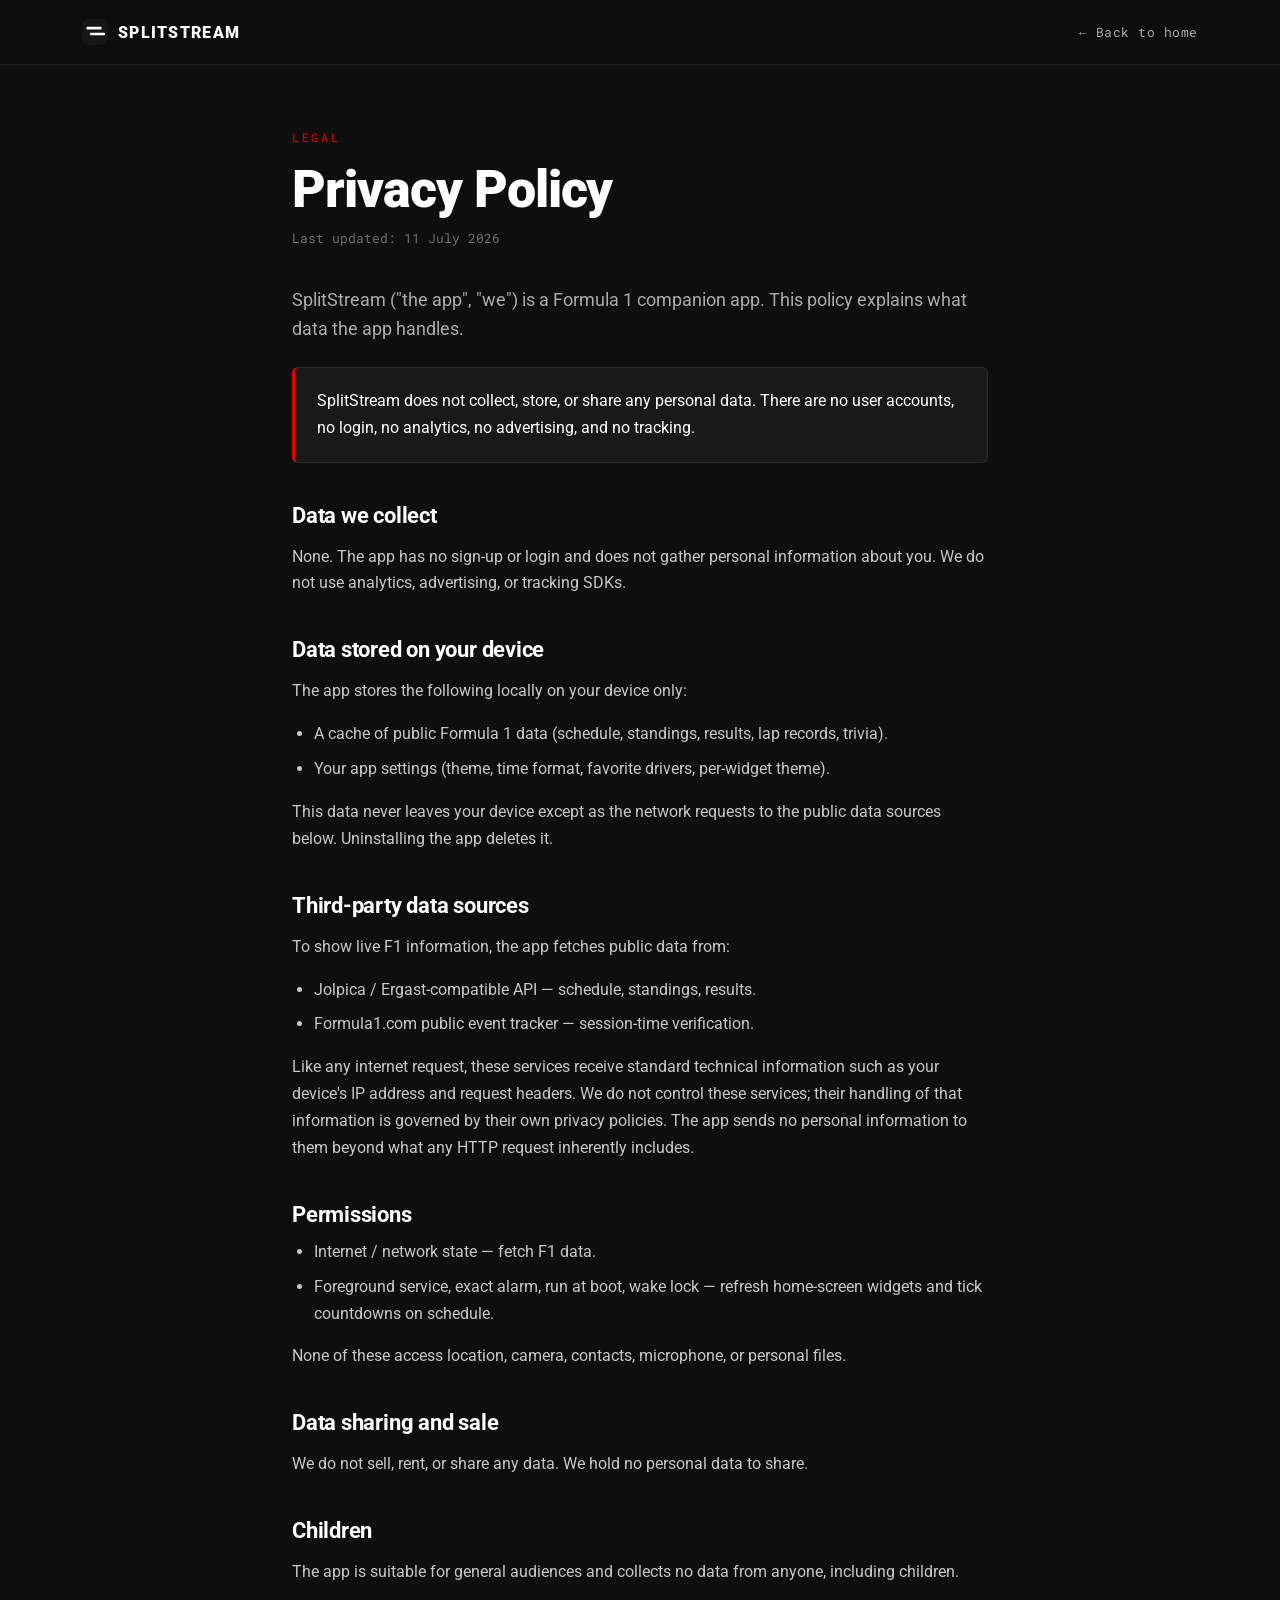
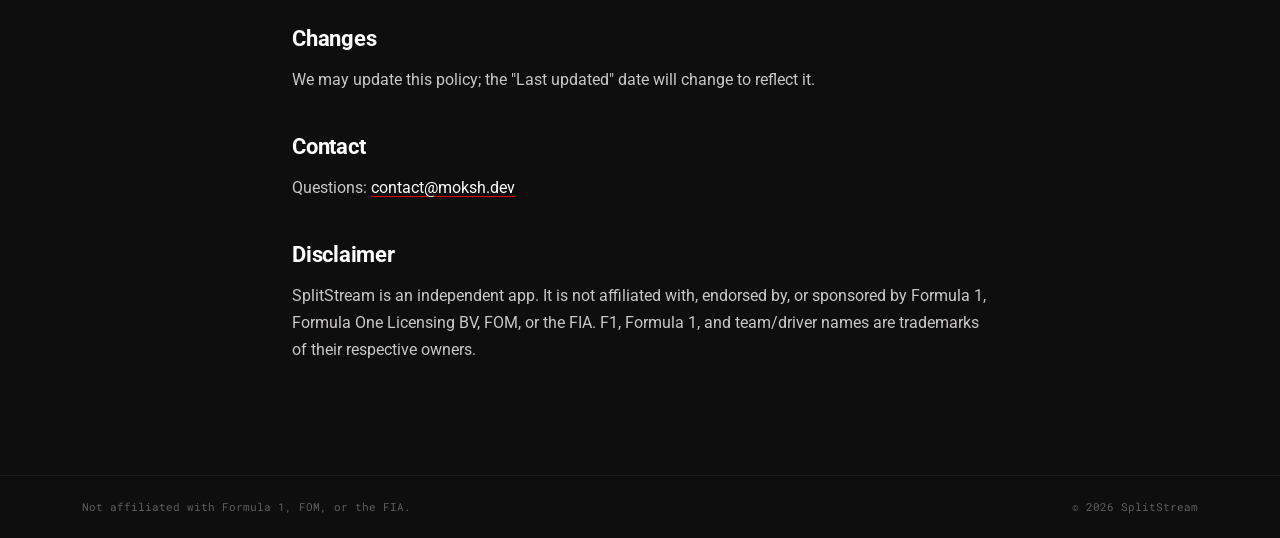
==== privacy.html @ 0b1ac631 "feat: static Play Store landing site (splitstream-site) Public GitHub Pages site derived from splits" ====
<!DOCTYPE html>
<html lang="en">
<head>
<meta charset="utf-8">
<meta name="viewport" content="width=device-width, initial-scale=1">
<title>Privacy Policy — SplitStream</title>
<meta name="description" content="SplitStream privacy policy. No data collected, no accounts, no tracking.">
<link rel="icon" type="image/svg+xml" href="app-assets/icon.svg">
<link rel="apple-touch-icon" href="app-assets/icon.svg">
<link rel="preconnect" href="https://fonts.googleapis.com">
<link rel="preconnect" href="https://fonts.gstatic.com" crossorigin>
<link href="https://fonts.googleapis.com/css2?family=Roboto:wght@400;500;700;900&family=Roboto+Mono:wght@400;500;600;700&display=swap" rel="stylesheet">
<style>
  *{box-sizing:border-box;}
  html{scroll-behavior:smooth;}
  body{margin:0; background:#0E0E0E; color:#fff; font-family:'Roboto',sans-serif; -webkit-font-smoothing:antialiased; --accent:#E10600;}
  ::selection{background:var(--accent); color:#fff;}
  a{color:inherit;}
  img{max-width:100%;}
  .wrap{max-width:760px; margin:0 auto; padding:0 32px;}
  nav{position:sticky; top:0; z-index:50; backdrop-filter:blur(14px); background:rgba(14,14,14,0.78); border-bottom:1px solid #1f1f1f;}
  nav .row{max-width:1180px; margin:0 auto; padding:0 32px; height:64px; display:flex; align-items:center; justify-content:space-between; gap:24px;}
  .brand{display:flex; align-items:center; gap:10px; text-decoration:none; color:#fff;}
  .brand span{font-weight:900; letter-spacing:0.08em; font-size:16px;}
  .back{font-family:'Roboto Mono',monospace; font-size:13px; letter-spacing:0.04em; color:#ADAAAA; text-decoration:none;}
  .back:hover{color:#fff;}
  main{padding:64px 0 96px;}
  .eyebrow{font-family:'Roboto Mono',monospace; font-size:12px; letter-spacing:0.22em; color:var(--accent); text-transform:uppercase; margin-bottom:18px;}
  h1{font-weight:900; font-size:clamp(34px,5vw,52px); line-height:1.02; letter-spacing:-0.02em; margin:0 0 14px;}
  .updated{font-family:'Roboto Mono',monospace; font-size:12.5px; color:#6f6d6d; margin-bottom:40px;}
  h2{font-weight:700; font-size:22px; letter-spacing:-0.01em; margin:40px 0 12px;}
  p, li{font-size:16px; line-height:1.68; color:#C9C6C6;}
  ul{padding-left:22px; margin:12px 0;}
  li{margin-bottom:8px;}
  .lead{font-size:17.5px; color:#ADAAAA;}
  .card{background:#1A1919; border:1px solid #2C2C2C; border-left:3px solid var(--accent); border-radius:6px; padding:20px 22px; margin:22px 0;}
  .card p{margin:0; color:#fff;}
  a.link{color:#fff; text-decoration:underline; text-underline-offset:3px; text-decoration-color:var(--accent);}
  footer{border-top:1px solid #1a1a1a;}
  footer .row{max-width:1180px; margin:0 auto; padding:22px 32px; display:flex; flex-wrap:wrap; gap:14px; justify-content:space-between;}
  footer .row div{font-family:'Roboto Mono',monospace; font-size:11px; color:#5f5d5d; line-height:1.6;}
</style>
</head>
<body>
  <nav>
    <div class="row">
      <a class="brand" href="index.html">
        <img src="app-assets/icon.svg" alt="SplitStream logo" width="26" height="26" style="display:block; border-radius:6px;">
        <span>SPLITSTREAM</span>
      </a>
      <a class="back" href="index.html">&larr; Back to home</a>
    </div>
  </nav>

  <main>
    <div class="wrap">
      <div class="eyebrow">Legal</div>
      <h1>Privacy Policy</h1>
      <div class="updated">Last updated: 11 July 2026</div>

      <p class="lead">SplitStream ("the app", "we") is a Formula 1 companion app. This policy explains what data the app handles.</p>

      <div class="card">
        <p>SplitStream does not collect, store, or share any personal data. There are no user accounts, no login, no analytics, no advertising, and no tracking.</p>
      </div>

      <h2>Data we collect</h2>
      <p>None. The app has no sign-up or login and does not gather personal information about you. We do not use analytics, advertising, or tracking SDKs.</p>

      <h2>Data stored on your device</h2>
      <p>The app stores the following locally on your device only:</p>
      <ul>
        <li>A cache of public Formula 1 data (schedule, standings, results, lap records, trivia).</li>
        <li>Your app settings (theme, time format, favorite drivers, per-widget theme).</li>
      </ul>
      <p>This data never leaves your device except as the network requests to the public data sources below. Uninstalling the app deletes it.</p>

      <h2>Third-party data sources</h2>
      <p>To show live F1 information, the app fetches public data from:</p>
      <ul>
        <li>Jolpica / Ergast-compatible API — schedule, standings, results.</li>
        <li>Formula1.com public event tracker — session-time verification.</li>
      </ul>
      <p>Like any internet request, these services receive standard technical information such as your device's IP address and request headers. We do not control these services; their handling of that information is governed by their own privacy policies. The app sends no personal information to them beyond what any HTTP request inherently includes.</p>

      <h2>Permissions</h2>
      <ul>
        <li>Internet / network state — fetch F1 data.</li>
        <li>Foreground service, exact alarm, run at boot, wake lock — refresh home-screen widgets and tick countdowns on schedule.</li>
      </ul>
      <p>None of these access location, camera, contacts, microphone, or personal files.</p>

      <h2>Data sharing and sale</h2>
      <p>We do not sell, rent, or share any data. We hold no personal data to share.</p>

      <h2>Children</h2>
      <p>The app is suitable for general audiences and collects no data from anyone, including children.</p>

      <h2>Changes</h2>
      <p>We may update this policy; the "Last updated" date will change to reflect it.</p>

      <h2>Contact</h2>
      <p>Questions: <a class="link" href="mailto:contact@moksh.dev">contact@moksh.dev</a></p>

      <h2>Disclaimer</h2>
      <p>SplitStream is an independent app. It is not affiliated with, endorsed by, or sponsored by Formula 1, Formula One Licensing BV, FOM, or the FIA. F1, Formula 1, and team/driver names are trademarks of their respective owners.</p>
    </div>
  </main>

  <footer>
    <div class="row">
      <div>Not affiliated with Formula 1, FOM, or the FIA.</div>
      <div>&copy; 2026 SplitStream</div>
    </div>
  </footer>
</body>
</html>
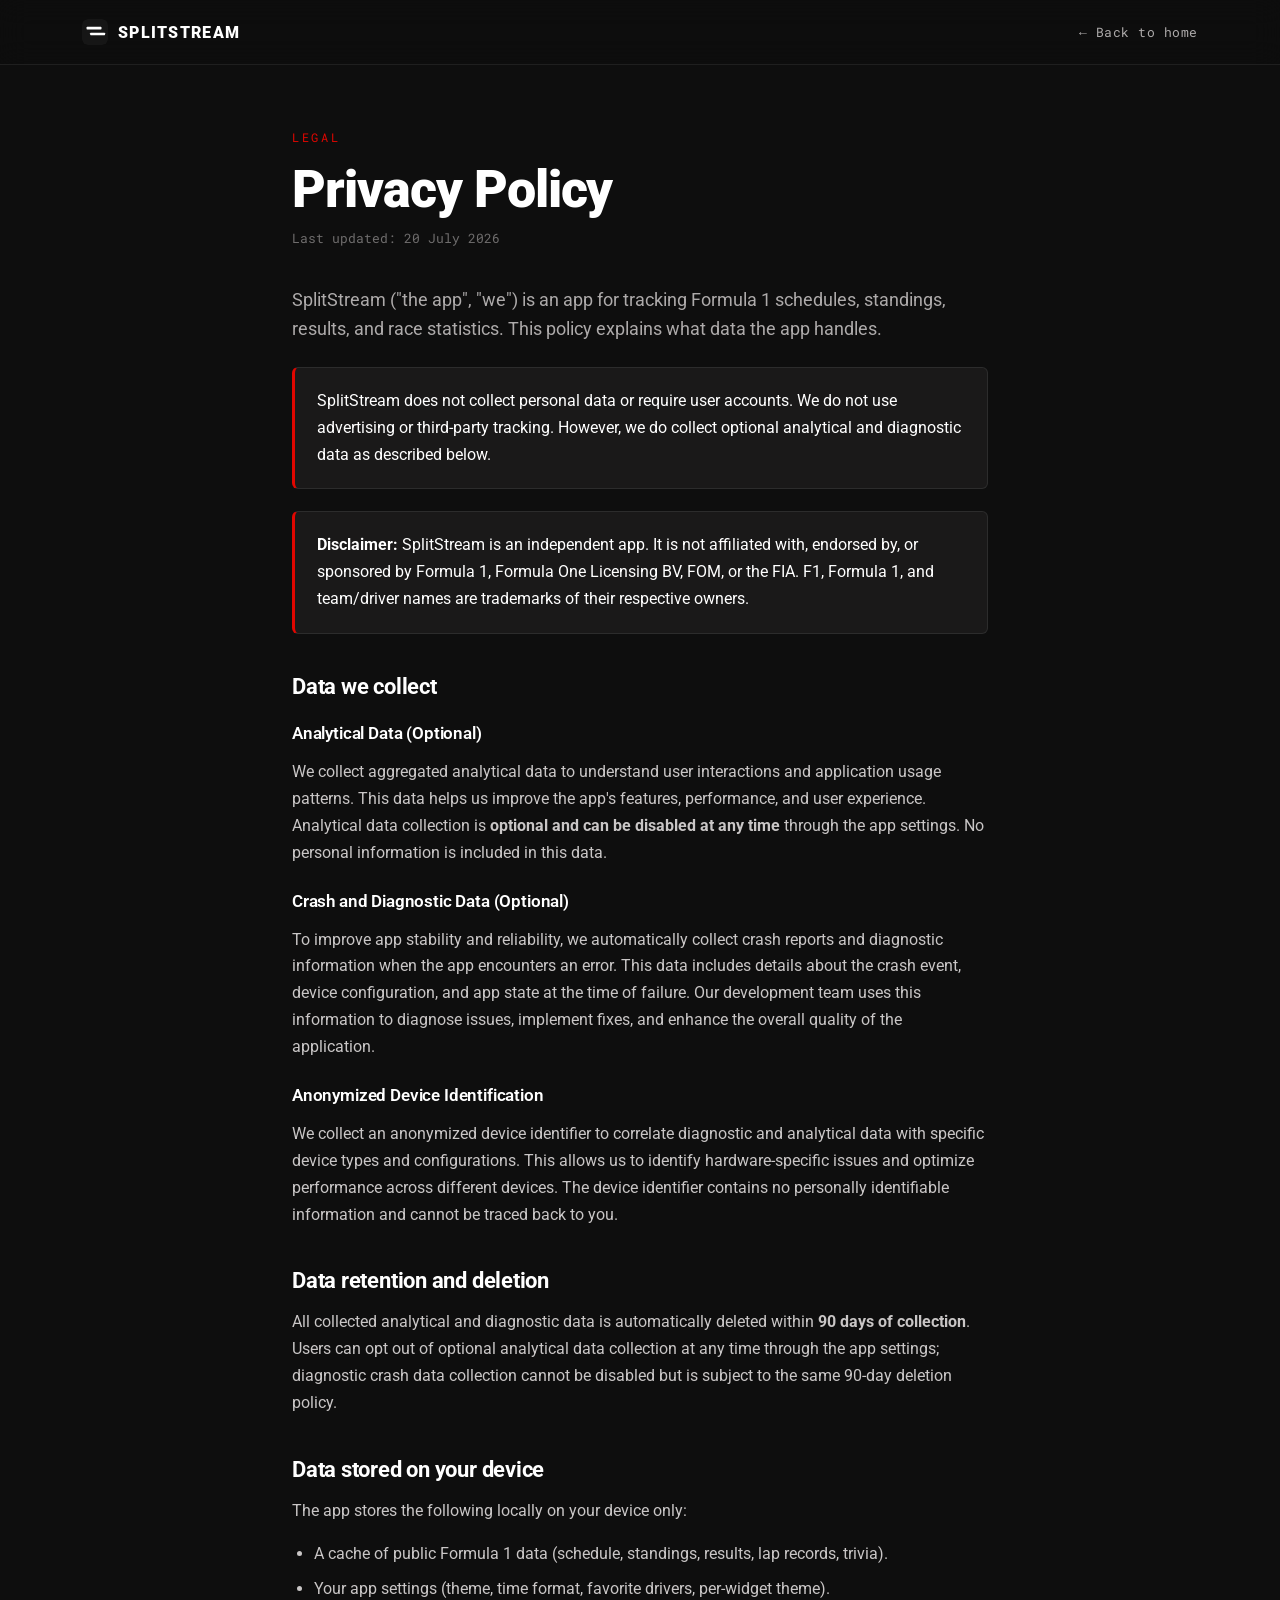
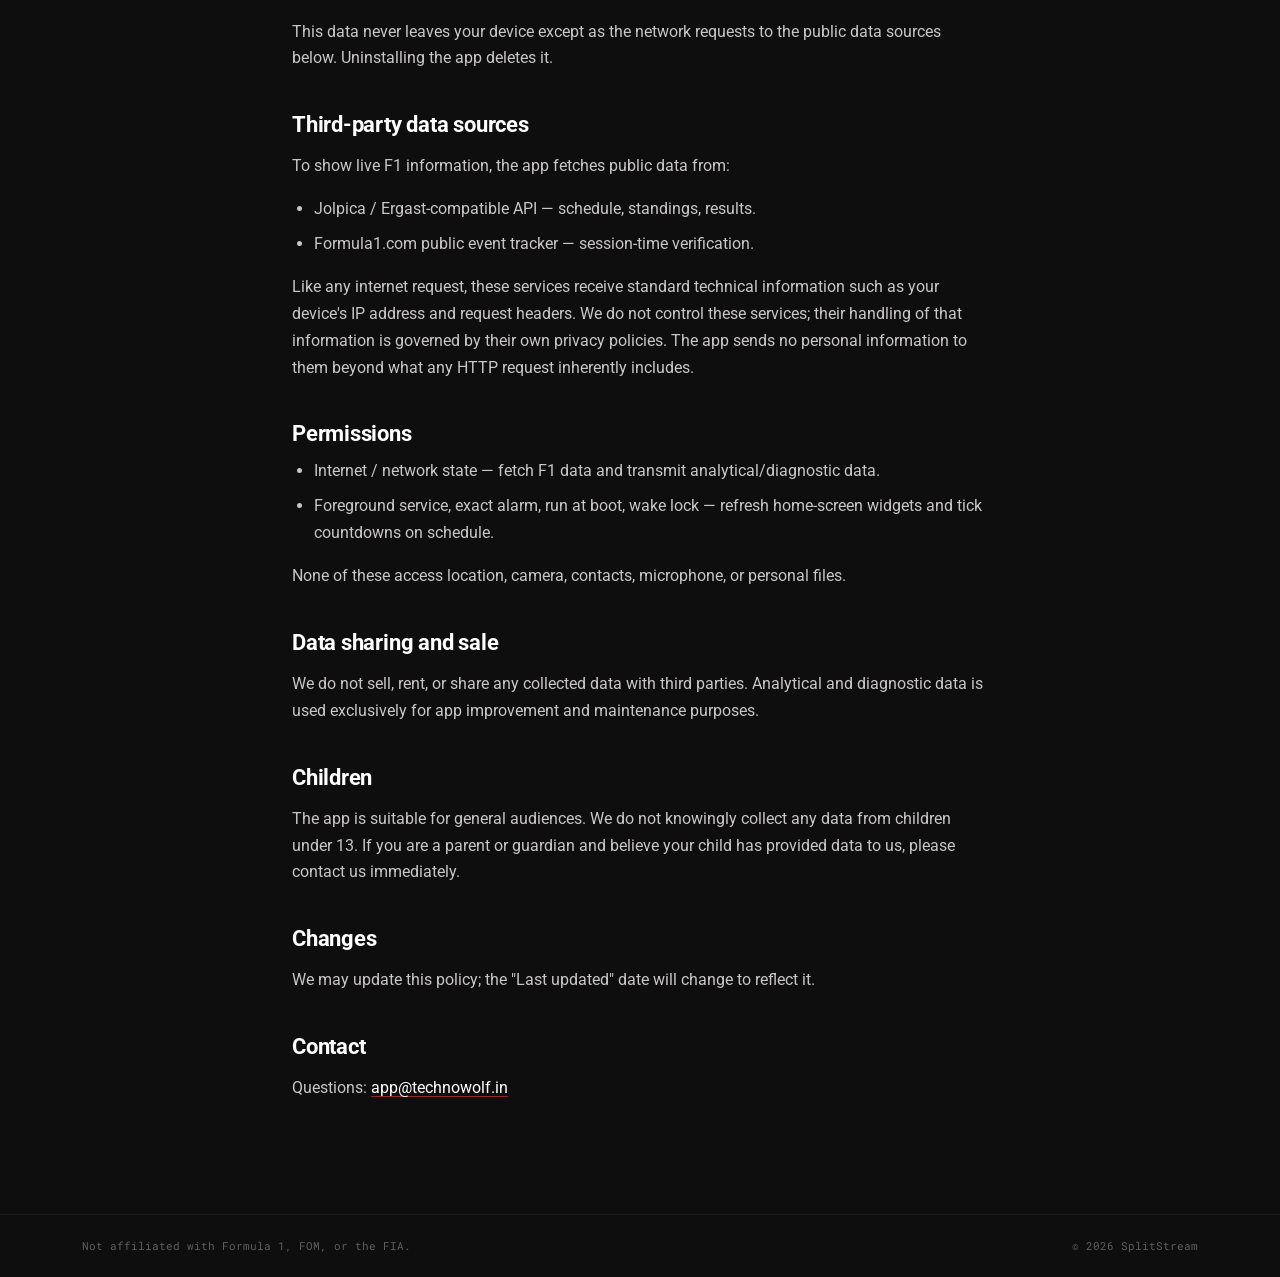
==== commit 74ad50f9: "fix: updated privacy policy" ====
--- a/privacy.html
+++ b/privacy.html
@@ -1,117 +1,132 @@
 <!DOCTYPE html>
 <html lang="en">
 <head>
-<meta charset="utf-8">
-<meta name="viewport" content="width=device-width, initial-scale=1">
-<title>Privacy Policy — SplitStream</title>
-<meta name="description" content="SplitStream privacy policy. No data collected, no accounts, no tracking.">
-<link rel="icon" type="image/svg+xml" href="app-assets/icon.svg">
-<link rel="apple-touch-icon" href="app-assets/icon.svg">
-<link rel="preconnect" href="https://fonts.googleapis.com">
-<link rel="preconnect" href="https://fonts.gstatic.com" crossorigin>
-<link href="https://fonts.googleapis.com/css2?family=Roboto:wght@400;500;700;900&family=Roboto+Mono:wght@400;500;600;700&display=swap" rel="stylesheet">
-<style>
-  *{box-sizing:border-box;}
-  html{scroll-behavior:smooth;}
-  body{margin:0; background:#0E0E0E; color:#fff; font-family:'Roboto',sans-serif; -webkit-font-smoothing:antialiased; --accent:#E10600;}
-  ::selection{background:var(--accent); color:#fff;}
-  a{color:inherit;}
-  img{max-width:100%;}
-  .wrap{max-width:760px; margin:0 auto; padding:0 32px;}
-  nav{position:sticky; top:0; z-index:50; backdrop-filter:blur(14px); background:rgba(14,14,14,0.78); border-bottom:1px solid #1f1f1f;}
-  nav .row{max-width:1180px; margin:0 auto; padding:0 32px; height:64px; display:flex; align-items:center; justify-content:space-between; gap:24px;}
-  .brand{display:flex; align-items:center; gap:10px; text-decoration:none; color:#fff;}
-  .brand span{font-weight:900; letter-spacing:0.08em; font-size:16px;}
-  .back{font-family:'Roboto Mono',monospace; font-size:13px; letter-spacing:0.04em; color:#ADAAAA; text-decoration:none;}
-  .back:hover{color:#fff;}
-  main{padding:64px 0 96px;}
-  .eyebrow{font-family:'Roboto Mono',monospace; font-size:12px; letter-spacing:0.22em; color:var(--accent); text-transform:uppercase; margin-bottom:18px;}
-  h1{font-weight:900; font-size:clamp(34px,5vw,52px); line-height:1.02; letter-spacing:-0.02em; margin:0 0 14px;}
-  .updated{font-family:'Roboto Mono',monospace; font-size:12.5px; color:#6f6d6d; margin-bottom:40px;}
-  h2{font-weight:700; font-size:22px; letter-spacing:-0.01em; margin:40px 0 12px;}
-  p, li{font-size:16px; line-height:1.68; color:#C9C6C6;}
-  ul{padding-left:22px; margin:12px 0;}
-  li{margin-bottom:8px;}
-  .lead{font-size:17.5px; color:#ADAAAA;}
-  .card{background:#1A1919; border:1px solid #2C2C2C; border-left:3px solid var(--accent); border-radius:6px; padding:20px 22px; margin:22px 0;}
-  .card p{margin:0; color:#fff;}
-  a.link{color:#fff; text-decoration:underline; text-underline-offset:3px; text-decoration-color:var(--accent);}
-  footer{border-top:1px solid #1a1a1a;}
-  footer .row{max-width:1180px; margin:0 auto; padding:22px 32px; display:flex; flex-wrap:wrap; gap:14px; justify-content:space-between;}
-  footer .row div{font-family:'Roboto Mono',monospace; font-size:11px; color:#5f5d5d; line-height:1.6;}
-</style>
+  <meta charset="utf-8">
+  <meta name="viewport" content="width=device-width, initial-scale=1">
+  <title>Privacy Policy — SplitStream</title>
+  <meta name="description" content="SplitStream privacy policy. Analytical and diagnostic data collection with opt-out available.">
+  <link rel="icon" type="image/svg+xml" href="app-assets/icon.svg">
+  <link rel="apple-touch-icon" href="app-assets/icon.svg">
+  <link rel="preconnect" href="https://fonts.googleapis.com">
+  <link rel="preconnect" href="https://fonts.gstatic.com" crossorigin>
+  <link href="https://fonts.googleapis.com/css2?family=Roboto:wght@400;500;700;900&family=Roboto+Mono:wght@400;500;600;700&display=swap" rel="stylesheet">
+  <style>
+    *{box-sizing:border-box;}
+    html{scroll-behavior:smooth;}
+    body{margin:0; background:#0E0E0E; color:#fff; font-family:'Roboto',sans-serif; -webkit-font-smoothing:antialiased; --accent:#E10600;}
+    ::selection{background:var(--accent); color:#fff;}
+    a{color:inherit;}
+    img{max-width:100%;}
+    .wrap{max-width:760px; margin:0 auto; padding:0 32px;}
+    nav{position:sticky; top:0; z-index:50; backdrop-filter:blur(14px); background:rgba(14,14,14,0.78); border-bottom:1px solid #1f1f1f;}
+    nav .row{max-width:1180px; margin:0 auto; padding:0 32px; height:64px; display:flex; align-items:center; justify-content:space-between; gap:24px;}
+    .brand{display:flex; align-items:center; gap:10px; text-decoration:none; color:#fff;}
+    .brand span{font-weight:900; letter-spacing:0.08em; font-size:16px;}
+    .back{font-family:'Roboto Mono',monospace; font-size:13px; letter-spacing:0.04em; color:#ADAAAA; text-decoration:none;}
+    .back:hover{color:#fff;}
+    main{padding:64px 0 96px;}
+    .eyebrow{font-family:'Roboto Mono',monospace; font-size:12px; letter-spacing:0.22em; color:var(--accent); text-transform:uppercase; margin-bottom:18px;}
+    h1{font-weight:900; font-size:clamp(34px,5vw,52px); line-height:1.02; letter-spacing:-0.02em; margin:0 0 14px;}
+    .updated{font-family:'Roboto Mono',monospace; font-size:12.5px; color:#6f6d6d; margin-bottom:40px;}
+    h2{font-weight:700; font-size:22px; letter-spacing:-0.01em; margin:40px 0 12px;}
+    h3{font-weight:600; font-size:17px; letter-spacing:-0.01em; margin:24px 0 8px;}
+    p, li{font-size:16px; line-height:1.68; color:#C9C6C6;}
+    ul{padding-left:22px; margin:12px 0;}
+    li{margin-bottom:8px;}
+    .lead{font-size:17.5px; color:#ADAAAA;}
+    .card{background:#1A1919; border:1px solid #2C2C2C; border-left:3px solid var(--accent); border-radius:6px; padding:20px 22px; margin:22px 0;}
+    .card p{margin:0; color:#fff;}
+    a.link{color:#fff; text-decoration:underline; text-underline-offset:3px; text-decoration-color:var(--accent);}
+    footer{border-top:1px solid #1a1a1a;}
+    footer .row{max-width:1180px; margin:0 auto; padding:22px 32px; display:flex; flex-wrap:wrap; gap:14px; justify-content:space-between;}
+    footer .row div{font-family:'Roboto Mono',monospace; font-size:11px; color:#5f5d5d; line-height:1.6;}
+  </style>
 </head>
 <body>
-  <nav>
-    <div class="row">
-      <a class="brand" href="index.html">
-        <img src="app-assets/icon.svg" alt="SplitStream logo" width="26" height="26" style="display:block; border-radius:6px;">
-        <span>SPLITSTREAM</span>
-      </a>
-      <a class="back" href="index.html">&larr; Back to home</a>
+<nav>
+  <div class="row">
+    <a class="brand" href="index.html">
+      <img src="app-assets/icon.svg" alt="SplitStream logo" width="26" height="26" style="display:block; border-radius:6px;">
+      <span>SPLITSTREAM</span>
+    </a>
+    <a class="back" href="index.html">&larr; Back to home</a>
+  </div>
+</nav>
+
+<main>
+  <div class="wrap">
+    <div class="eyebrow">Legal</div>
+    <h1>Privacy Policy</h1>
+    <div class="updated">Last updated: 20 July 2026</div>
+
+    <p class="lead">SplitStream ("the app", "we") is an app for tracking Formula 1 schedules, standings, results, and race statistics. This policy explains what data the app handles.</p>
+
+    <div class="card">
+      <p>SplitStream does not collect personal data or require user accounts. We do not use advertising or third-party tracking. However, we do collect optional analytical and diagnostic data as described below.</p>
     </div>
-  </nav>
 
-  <main>
-    <div class="wrap">
-      <div class="eyebrow">Legal</div>
-      <h1>Privacy Policy</h1>
-      <div class="updated">Last updated: 11 July 2026</div>
+    <div class="card">
+      <p><strong>Disclaimer:</strong> SplitStream is an independent app. It is not affiliated with, endorsed by, or sponsored by Formula 1, Formula One Licensing BV, FOM, or the FIA. F1, Formula 1, and team/driver names are trademarks of their respective owners.</p>
+    </div>
 
-      <p class="lead">SplitStream ("the app", "we") is a Formula 1 companion app. This policy explains what data the app handles.</p>
 
-      <div class="card">
-        <p>SplitStream does not collect, store, or share any personal data. There are no user accounts, no login, no analytics, no advertising, and no tracking.</p>
-      </div>
+    <h2>Data we collect</h2>
 
-      <h2>Data we collect</h2>
-      <p>None. The app has no sign-up or login and does not gather personal information about you. We do not use analytics, advertising, or tracking SDKs.</p>
+    <h3>Analytical Data (Optional)</h3>
+    <p>We collect aggregated analytical data to understand user interactions and application usage patterns. This data helps us improve the app's features, performance, and user experience. Analytical data collection is <strong>optional and can be disabled at any time</strong> through the app settings. No personal information is included in this data.</p>
 
-      <h2>Data stored on your device</h2>
-      <p>The app stores the following locally on your device only:</p>
-      <ul>
-        <li>A cache of public Formula 1 data (schedule, standings, results, lap records, trivia).</li>
-        <li>Your app settings (theme, time format, favorite drivers, per-widget theme).</li>
-      </ul>
-      <p>This data never leaves your device except as the network requests to the public data sources below. Uninstalling the app deletes it.</p>
+    <h3>Crash and Diagnostic Data (Optional)</h3>
+    <p>To improve app stability and reliability, we automatically collect crash reports and diagnostic information when the app encounters an error. This data includes details about the crash event, device configuration, and app state at the time of failure. Our development team uses this information to diagnose issues, implement fixes, and enhance the overall quality of the application.</p>
 
-      <h2>Third-party data sources</h2>
-      <p>To show live F1 information, the app fetches public data from:</p>
-      <ul>
-        <li>Jolpica / Ergast-compatible API — schedule, standings, results.</li>
-        <li>Formula1.com public event tracker — session-time verification.</li>
-      </ul>
-      <p>Like any internet request, these services receive standard technical information such as your device's IP address and request headers. We do not control these services; their handling of that information is governed by their own privacy policies. The app sends no personal information to them beyond what any HTTP request inherently includes.</p>
+    <h3>Anonymized Device Identification</h3>
+    <p>We collect an anonymized device identifier to correlate diagnostic and analytical data with specific device types and configurations. This allows us to identify hardware-specific issues and optimize performance across different devices. The device identifier contains no personally identifiable information and cannot be traced back to you.</p>
 
-      <h2>Permissions</h2>
-      <ul>
-        <li>Internet / network state — fetch F1 data.</li>
-        <li>Foreground service, exact alarm, run at boot, wake lock — refresh home-screen widgets and tick countdowns on schedule.</li>
-      </ul>
-      <p>None of these access location, camera, contacts, microphone, or personal files.</p>
+    <h2>Data retention and deletion</h2>
+    <p>All collected analytical and diagnostic data is automatically deleted within <strong>90 days of collection</strong>. Users can opt out of optional analytical data collection at any time through the app settings; diagnostic crash data collection cannot be disabled but is subject to the same 90-day deletion policy.</p>
 
-      <h2>Data sharing and sale</h2>
-      <p>We do not sell, rent, or share any data. We hold no personal data to share.</p>
+    <h2>Data stored on your device</h2>
+    <p>The app stores the following locally on your device only:</p>
+    <ul>
+      <li>A cache of public Formula 1 data (schedule, standings, results, lap records, trivia).</li>
+      <li>Your app settings (theme, time format, favorite drivers, per-widget theme).</li>
+    </ul>
+    <p>This data never leaves your device except as the network requests to the public data sources below. Uninstalling the app deletes it.</p>
 
-      <h2>Children</h2>
-      <p>The app is suitable for general audiences and collects no data from anyone, including children.</p>
+    <h2>Third-party data sources</h2>
+    <p>To show live F1 information, the app fetches public data from:</p>
+    <ul>
+      <li>Jolpica / Ergast-compatible API — schedule, standings, results.</li>
+      <li>Formula1.com public event tracker — session-time verification.</li>
+    </ul>
+    <p>Like any internet request, these services receive standard technical information such as your device's IP address and request headers. We do not control these services; their handling of that information is governed by their own privacy policies. The app sends no personal information to them beyond what any HTTP request inherently includes.</p>
 
-      <h2>Changes</h2>
-      <p>We may update this policy; the "Last updated" date will change to reflect it.</p>
+    <h2>Permissions</h2>
+    <ul>
+      <li>Internet / network state — fetch F1 data and transmit analytical/diagnostic data.</li>
+      <li>Foreground service, exact alarm, run at boot, wake lock — refresh home-screen widgets and tick countdowns on schedule.</li>
+    </ul>
+    <p>None of these access location, camera, contacts, microphone, or personal files.</p>
 
-      <h2>Contact</h2>
-      <p>Questions: <a class="link" href="mailto:contact@moksh.dev">contact@moksh.dev</a></p>
+    <h2>Data sharing and sale</h2>
+    <p>We do not sell, rent, or share any collected data with third parties. Analytical and diagnostic data is used exclusively for app improvement and maintenance purposes.</p>
 
-      <h2>Disclaimer</h2>
-      <p>SplitStream is an independent app. It is not affiliated with, endorsed by, or sponsored by Formula 1, Formula One Licensing BV, FOM, or the FIA. F1, Formula 1, and team/driver names are trademarks of their respective owners.</p>
-    </div>
-  </main>
+    <h2>Children</h2>
+    <p>The app is suitable for general audiences. We do not knowingly collect any data from children under 13. If you are a parent or guardian and believe your child has provided data to us, please contact us immediately.</p>
 
-  <footer>
-    <div class="row">
-      <div>Not affiliated with Formula 1, FOM, or the FIA.</div>
-      <div>&copy; 2026 SplitStream</div>
-    </div>
-  </footer>
+    <h2>Changes</h2>
+    <p>We may update this policy; the "Last updated" date will change to reflect it.</p>
+
+    <h2>Contact</h2>
+    <p>Questions: <a class="link" href="mailto:app@technowolf.in">app@technowolf.in</a></p>
+
+  </div>
+</main>
+
+<footer>
+  <div class="row">
+    <div>Not affiliated with Formula 1, FOM, or the FIA.</div>
+    <div>&copy; 2026 SplitStream</div>
+  </div>
+</footer>
 </body>
-</html>
+</html>
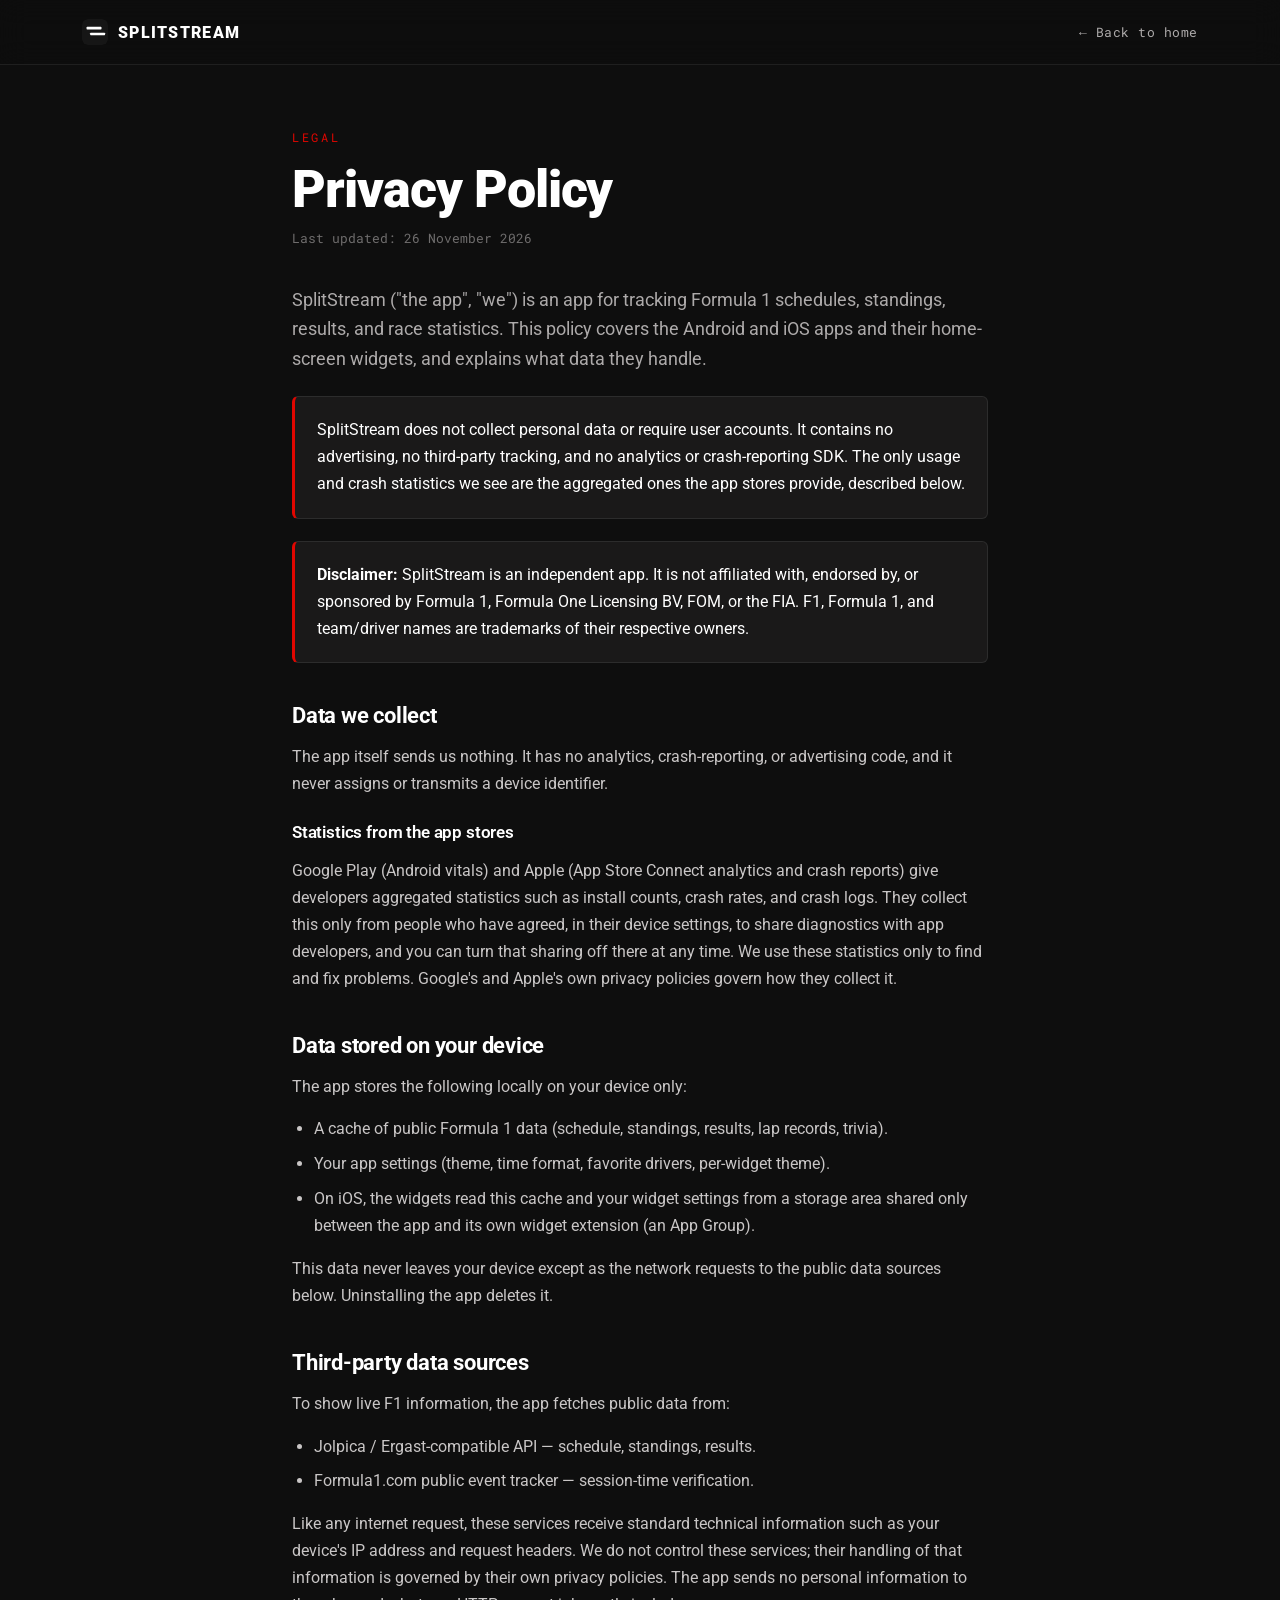
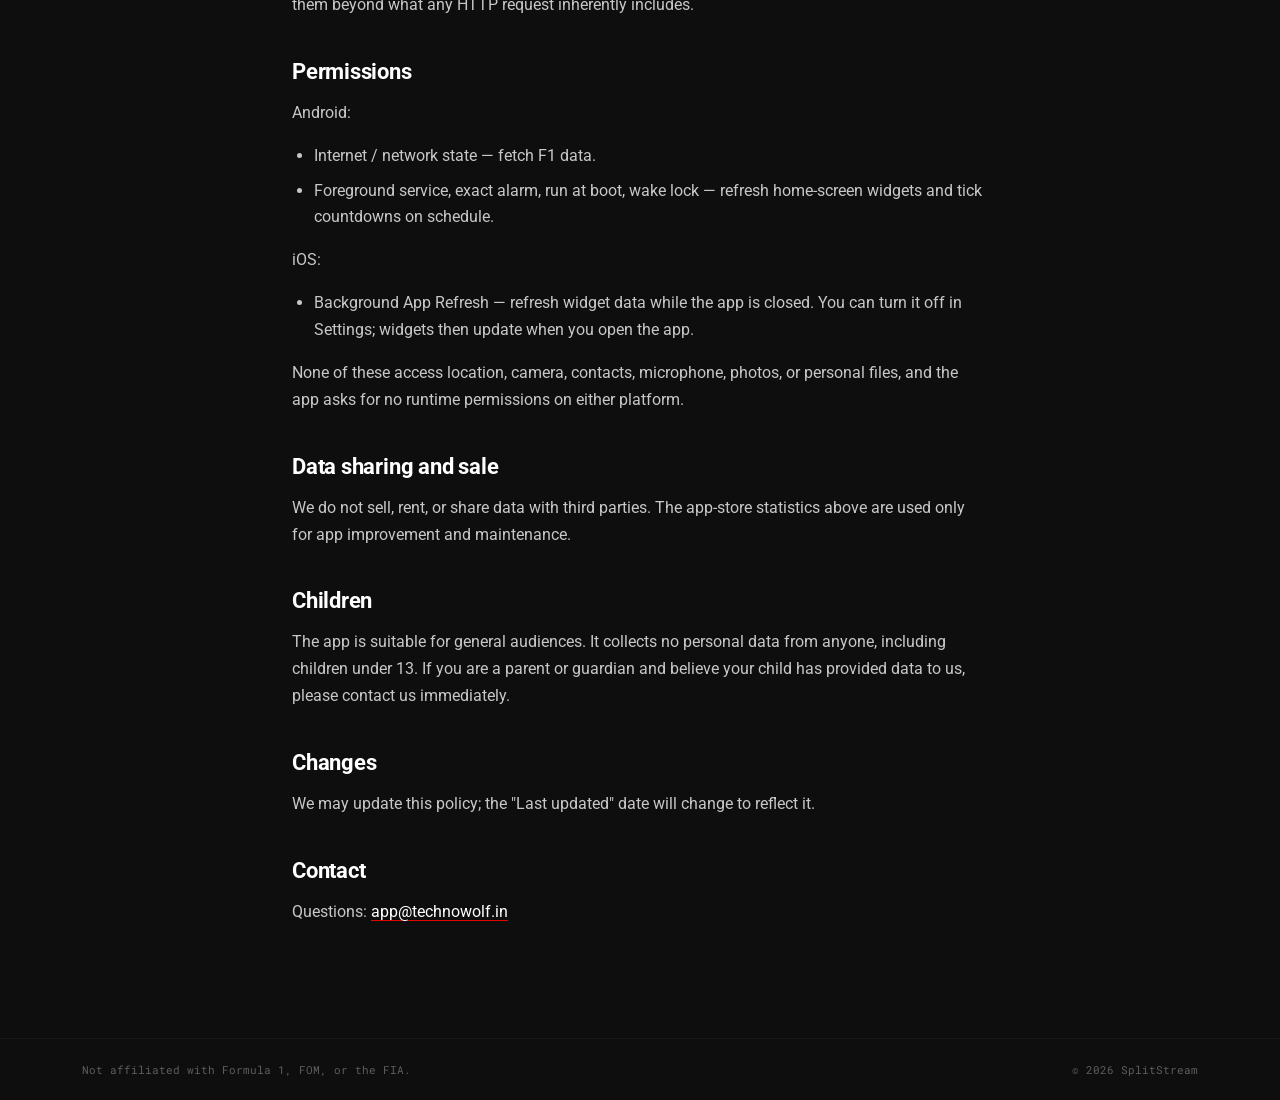
==== commit 04141918: "docs(privacy): cover the iOS app and match what the apps collect Neither app contains an analytics, " ====
--- a/privacy.html
+++ b/privacy.html
@@ -57,12 +57,12 @@
   <div class="wrap">
     <div class="eyebrow">Legal</div>
     <h1>Privacy Policy</h1>
-    <div class="updated">Last updated: 20 July 2026</div>
+    <div class="updated">Last updated: 26 November 2026</div>
 
-    <p class="lead">SplitStream ("the app", "we") is an app for tracking Formula 1 schedules, standings, results, and race statistics. This policy explains what data the app handles.</p>
+    <p class="lead">SplitStream ("the app", "we") is an app for tracking Formula 1 schedules, standings, results, and race statistics. This policy covers the Android and iOS apps and their home-screen widgets, and explains what data they handle.</p>
 
     <div class="card">
-      <p>SplitStream does not collect personal data or require user accounts. We do not use advertising or third-party tracking. However, we do collect optional analytical and diagnostic data as described below.</p>
+      <p>SplitStream does not collect personal data or require user accounts. It contains no advertising, no third-party tracking, and no analytics or crash-reporting SDK. The only usage and crash statistics we see are the aggregated ones the app stores provide, described below.</p>
     </div>
 
     <div class="card">
@@ -71,24 +71,17 @@
 
 
     <h2>Data we collect</h2>
+    <p>The app itself sends us nothing. It has no analytics, crash-reporting, or advertising code, and it never assigns or transmits a device identifier.</p>
 
-    <h3>Analytical Data (Optional)</h3>
-    <p>We collect aggregated analytical data to understand user interactions and application usage patterns. This data helps us improve the app's features, performance, and user experience. Analytical data collection is <strong>optional and can be disabled at any time</strong> through the app settings. No personal information is included in this data.</p>
-
-    <h3>Crash and Diagnostic Data (Optional)</h3>
-    <p>To improve app stability and reliability, we automatically collect crash reports and diagnostic information when the app encounters an error. This data includes details about the crash event, device configuration, and app state at the time of failure. Our development team uses this information to diagnose issues, implement fixes, and enhance the overall quality of the application.</p>
-
-    <h3>Anonymized Device Identification</h3>
-    <p>We collect an anonymized device identifier to correlate diagnostic and analytical data with specific device types and configurations. This allows us to identify hardware-specific issues and optimize performance across different devices. The device identifier contains no personally identifiable information and cannot be traced back to you.</p>
-
-    <h2>Data retention and deletion</h2>
-    <p>All collected analytical and diagnostic data is automatically deleted within <strong>90 days of collection</strong>. Users can opt out of optional analytical data collection at any time through the app settings; diagnostic crash data collection cannot be disabled but is subject to the same 90-day deletion policy.</p>
+    <h3>Statistics from the app stores</h3>
+    <p>Google Play (Android vitals) and Apple (App Store Connect analytics and crash reports) give developers aggregated statistics such as install counts, crash rates, and crash logs. They collect this only from people who have agreed, in their device settings, to share diagnostics with app developers, and you can turn that sharing off there at any time. We use these statistics only to find and fix problems. Google's and Apple's own privacy policies govern how they collect it.</p>
 
     <h2>Data stored on your device</h2>
     <p>The app stores the following locally on your device only:</p>
     <ul>
       <li>A cache of public Formula 1 data (schedule, standings, results, lap records, trivia).</li>
       <li>Your app settings (theme, time format, favorite drivers, per-widget theme).</li>
+      <li>On iOS, the widgets read this cache and your widget settings from a storage area shared only between the app and its own widget extension (an App Group).</li>
     </ul>
     <p>This data never leaves your device except as the network requests to the public data sources below. Uninstalling the app deletes it.</p>
 
@@ -101,17 +94,22 @@
     <p>Like any internet request, these services receive standard technical information such as your device's IP address and request headers. We do not control these services; their handling of that information is governed by their own privacy policies. The app sends no personal information to them beyond what any HTTP request inherently includes.</p>
 
     <h2>Permissions</h2>
+    <p>Android:</p>
     <ul>
-      <li>Internet / network state — fetch F1 data and transmit analytical/diagnostic data.</li>
+      <li>Internet / network state — fetch F1 data.</li>
       <li>Foreground service, exact alarm, run at boot, wake lock — refresh home-screen widgets and tick countdowns on schedule.</li>
     </ul>
-    <p>None of these access location, camera, contacts, microphone, or personal files.</p>
+    <p>iOS:</p>
+    <ul>
+      <li>Background App Refresh — refresh widget data while the app is closed. You can turn it off in Settings; widgets then update when you open the app.</li>
+    </ul>
+    <p>None of these access location, camera, contacts, microphone, photos, or personal files, and the app asks for no runtime permissions on either platform.</p>
 
     <h2>Data sharing and sale</h2>
-    <p>We do not sell, rent, or share any collected data with third parties. Analytical and diagnostic data is used exclusively for app improvement and maintenance purposes.</p>
+    <p>We do not sell, rent, or share data with third parties. The app-store statistics above are used only for app improvement and maintenance.</p>
 
     <h2>Children</h2>
-    <p>The app is suitable for general audiences. We do not knowingly collect any data from children under 13. If you are a parent or guardian and believe your child has provided data to us, please contact us immediately.</p>
+    <p>The app is suitable for general audiences. It collects no personal data from anyone, including children under 13. If you are a parent or guardian and believe your child has provided data to us, please contact us immediately.</p>
 
     <h2>Changes</h2>
     <p>We may update this policy; the "Last updated" date will change to reflect it.</p>
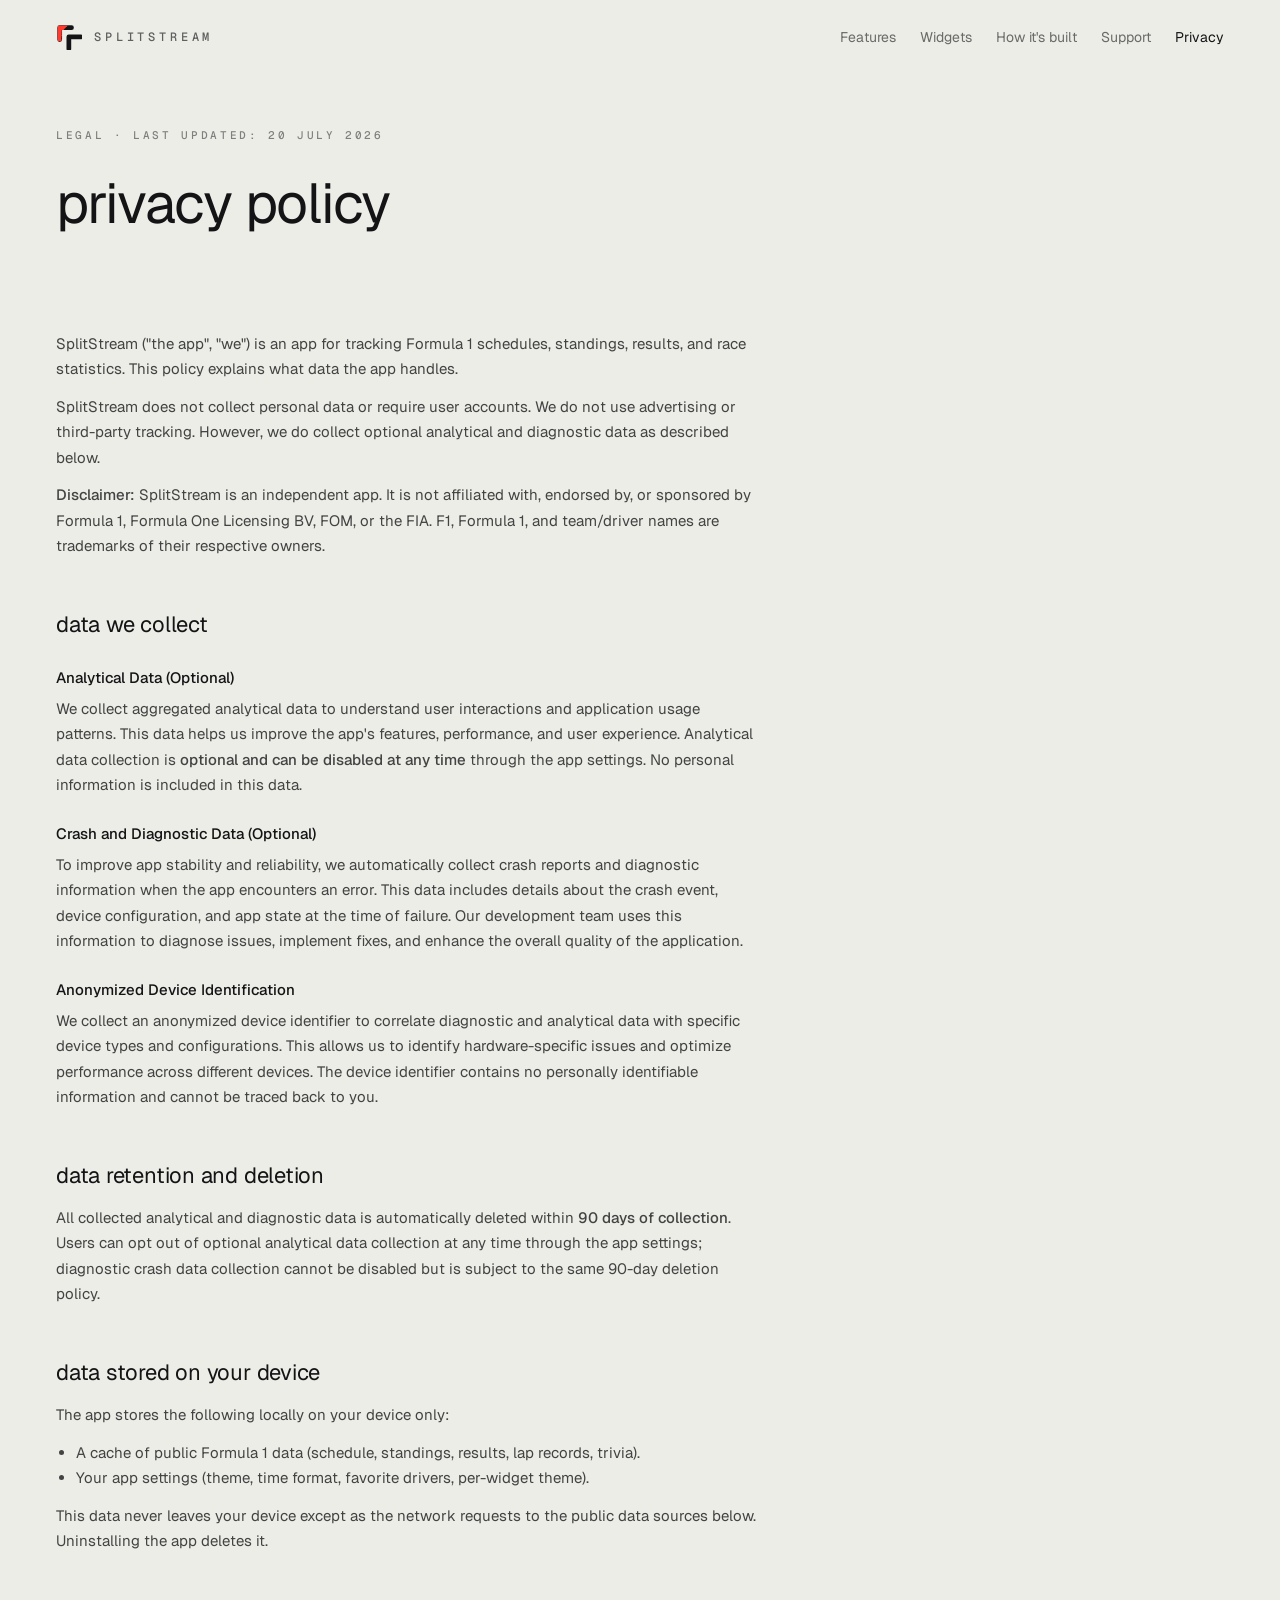
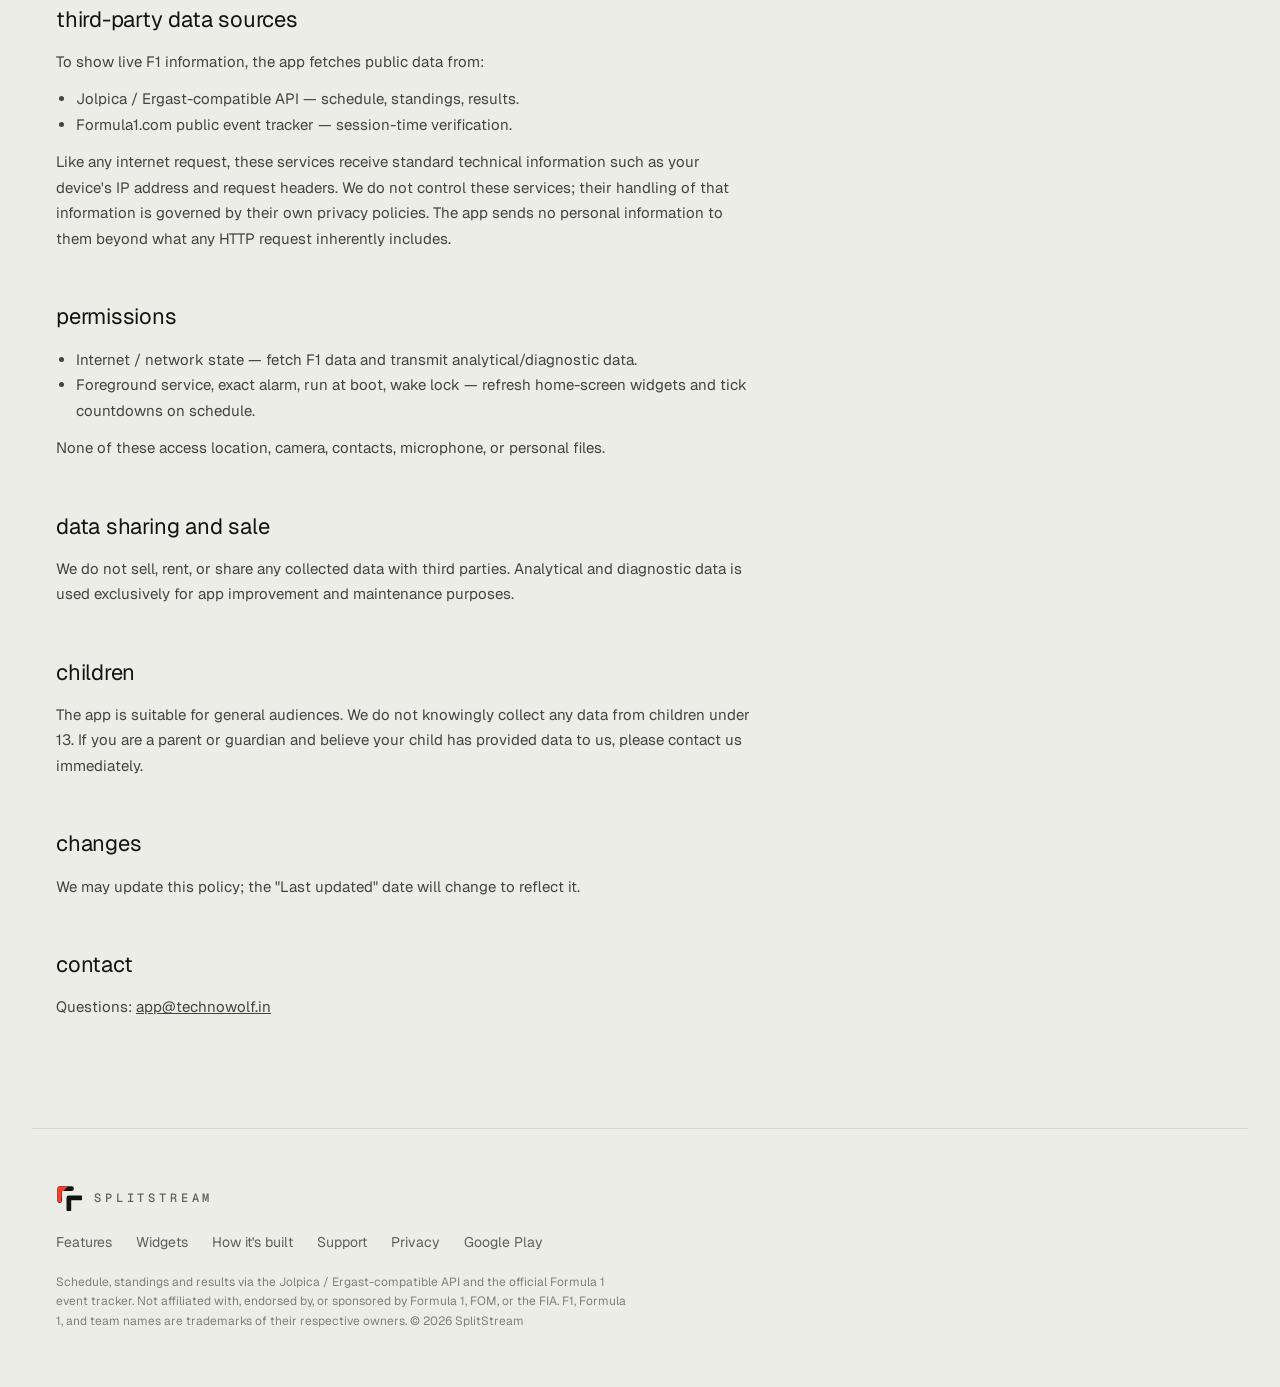
==== commit 6a2291cb: "feat: rebuild the site in the quiet design Matches the Play listing: Geist type, ink and paper bands" ====
--- a/privacy.html
+++ b/privacy.html
@@ -1,130 +1,109 @@
-<!DOCTYPE html>
+<!doctype html>
 <html lang="en">
 <head>
   <meta charset="utf-8">
-  <meta name="viewport" content="width=device-width, initial-scale=1">
-  <title>Privacy Policy — SplitStream</title>
+  <meta name="viewport" content="width=device-width, initial-scale=1, viewport-fit=cover">
+  <title>Privacy Policy · SplitStream</title>
   <meta name="description" content="SplitStream privacy policy. Analytical and diagnostic data collection with opt-out available.">
+  <meta name="theme-color" content="#EDEDE8">
+  <link rel="icon" type="image/png" sizes="32x32" href="app-assets/favicon-32.png">
+  <link rel="icon" type="image/png" sizes="64x64" href="app-assets/favicon-64.png">
   <link rel="icon" type="image/svg+xml" href="app-assets/icon.svg">
-  <link rel="apple-touch-icon" href="app-assets/icon.svg">
+  <link rel="apple-touch-icon" href="app-assets/apple-touch-icon.png">
   <link rel="preconnect" href="https://fonts.googleapis.com">
   <link rel="preconnect" href="https://fonts.gstatic.com" crossorigin>
-  <link href="https://fonts.googleapis.com/css2?family=Roboto:wght@400;500;700;900&family=Roboto+Mono:wght@400;500;600;700&display=swap" rel="stylesheet">
-  <style>
-    *{box-sizing:border-box;}
-    html{scroll-behavior:smooth;}
-    body{margin:0; background:#0E0E0E; color:#fff; font-family:'Roboto',sans-serif; -webkit-font-smoothing:antialiased; --accent:#E10600;}
-    ::selection{background:var(--accent); color:#fff;}
-    a{color:inherit;}
-    img{max-width:100%;}
-    .wrap{max-width:760px; margin:0 auto; padding:0 32px;}
-    nav{position:sticky; top:0; z-index:50; backdrop-filter:blur(14px); background:rgba(14,14,14,0.78); border-bottom:1px solid #1f1f1f;}
-    nav .row{max-width:1180px; margin:0 auto; padding:0 32px; height:64px; display:flex; align-items:center; justify-content:space-between; gap:24px;}
-    .brand{display:flex; align-items:center; gap:10px; text-decoration:none; color:#fff;}
-    .brand span{font-weight:900; letter-spacing:0.08em; font-size:16px;}
-    .back{font-family:'Roboto Mono',monospace; font-size:13px; letter-spacing:0.04em; color:#ADAAAA; text-decoration:none;}
-    .back:hover{color:#fff;}
-    main{padding:64px 0 96px;}
-    .eyebrow{font-family:'Roboto Mono',monospace; font-size:12px; letter-spacing:0.22em; color:var(--accent); text-transform:uppercase; margin-bottom:18px;}
-    h1{font-weight:900; font-size:clamp(34px,5vw,52px); line-height:1.02; letter-spacing:-0.02em; margin:0 0 14px;}
-    .updated{font-family:'Roboto Mono',monospace; font-size:12.5px; color:#6f6d6d; margin-bottom:40px;}
-    h2{font-weight:700; font-size:22px; letter-spacing:-0.01em; margin:40px 0 12px;}
-    h3{font-weight:600; font-size:17px; letter-spacing:-0.01em; margin:24px 0 8px;}
-    p, li{font-size:16px; line-height:1.68; color:#C9C6C6;}
-    ul{padding-left:22px; margin:12px 0;}
-    li{margin-bottom:8px;}
-    .lead{font-size:17.5px; color:#ADAAAA;}
-    .card{background:#1A1919; border:1px solid #2C2C2C; border-left:3px solid var(--accent); border-radius:6px; padding:20px 22px; margin:22px 0;}
-    .card p{margin:0; color:#fff;}
-    a.link{color:#fff; text-decoration:underline; text-underline-offset:3px; text-decoration-color:var(--accent);}
-    footer{border-top:1px solid #1a1a1a;}
-    footer .row{max-width:1180px; margin:0 auto; padding:22px 32px; display:flex; flex-wrap:wrap; gap:14px; justify-content:space-between;}
-    footer .row div{font-family:'Roboto Mono',monospace; font-size:11px; color:#5f5d5d; line-height:1.6;}
-  </style>
+  <link rel="stylesheet" href="https://fonts.googleapis.com/css2?family=Geist:wght@400;500&family=Geist+Mono:wght@500&family=Roboto:wght@400;500;700&family=Noto+Sans+Mono:wght@500;700&display=swap">
+  <link rel="stylesheet" href="assets/site.css">
+  
 </head>
 <body>
-<nav>
-  <div class="row">
-    <a class="brand" href="index.html">
-      <img src="app-assets/icon.svg" alt="SplitStream logo" width="26" height="26" style="display:block; border-radius:6px;">
-      <span>SPLITSTREAM</span>
-    </a>
-    <a class="back" href="index.html">&larr; Back to home</a>
+<a class="skip" href="#main">Skip to content</a>
+<svg width="0" height="0" style="position:absolute" aria-hidden="true" focusable="false">
+  <defs>
+    <clipPath id="lc"><path d="M52.25,28.25 L32.25,28.25 A4,4 0 0,0 28.25,32.25 L28.25,52.25 A4,4 0 0,0 36.25,52.25 L36.25,36.25 L52.25,36.25 A4,4 0 0,0 52.25,28.25 Z"/></clipPath>
+    <symbol id="mark" viewBox="26 26 44 44">
+      <path d="M67.75,43.75 L47.75,43.75 A4,4 0 0,0 43.75,47.75 L43.75,67.75 A4,4 0 0,0 51.75,67.75 L51.75,51.75 L67.75,51.75 A4,4 0 0,0 67.75,43.75 Z" fill="currentColor"/>
+      <path d="M52.25,28.25 L32.25,28.25 A4,4 0 0,0 28.25,32.25 L28.25,52.25 A4,4 0 0,0 36.25,52.25 L36.25,36.25 L52.25,36.25 A4,4 0 0,0 52.25,28.25 Z" fill="currentColor"/>
+      <g clip-path="url(#lc)"><path transform="translate(1.25 1.25)" d="M27 27 L45 27 L43.55 28.14 L43.5 29.29 L41.26 30.43 L41 31.57 L39.06 32.71 L38.22 33.86 L37.5 35 L36.47 35 L35.43 34.77 L34.4 35 L34.6 36.54 L34.34 38.08 L34.33 39.62 L34.39 41.17 L33.97 42.71 L34.86 44.25 L33.83 45.79 L34.03 47.33 L33.73 48.88 L34.07 50.42 L34.27 51.96 L33.9 53.5 L32.17 54.47 L30.45 53.78 L28.73 53.55 L27 54.5Z" fill="#FF3B2F"/></g>
+    </symbol>
+    <symbol id="playglyph" viewBox="0 0 20 24"><path d="M0 0 L0 24 L20 12 Z" fill="currentColor"/></symbol>
+  </defs>
+</svg>
+<header class="site-head paper">
+  <div class="in">
+    <a class="lock" href="index.html" aria-label="SplitStream home"><svg aria-hidden="true"><use href="#mark"/></svg><span>SPLITSTREAM</span></a>
+    <nav class="links" aria-label="Main"><a href="index.html#features">Features</a><a href="index.html#widgets">Widgets</a><a href="built.html">How it's built</a><a href="support.html">Support</a><a href="privacy.html" aria-current="page">Privacy</a></nav>
+    <details class="menu">
+      <summary aria-label="Menu"><span>Menu</span></summary>
+      <nav class="links" aria-label="Main"><a href="index.html#features">Features</a><a href="index.html#widgets">Widgets</a><a href="built.html">How it's built</a><a href="support.html">Support</a><a href="privacy.html" aria-current="page">Privacy</a></nav>
+    </details>
   </div>
-</nav>
+</header>
+<main id="main" class="paper">
+  <div class="in">
+    <div class="page-head">
+      <p class="eyebrow">Legal · Last updated: 20 July 2026</p>
+      <h1 class="line">privacy policy</h1>
+    </div>
+    <article class="read">
+      <p>SplitStream ("the app", "we") is an app for tracking Formula 1 schedules, standings, results, and race statistics. This policy explains what data the app handles.</p>
+      <p>SplitStream does not collect personal data or require user accounts. We do not use advertising or third-party tracking. However, we do collect optional analytical and diagnostic data as described below.</p>
+      <p><strong>Disclaimer:</strong> SplitStream is an independent app. It is not affiliated with, endorsed by, or sponsored by Formula 1, Formula One Licensing BV, FOM, or the FIA. F1, Formula 1, and team/driver names are trademarks of their respective owners.</p>
 
-<main>
-  <div class="wrap">
-    <div class="eyebrow">Legal</div>
-    <h1>Privacy Policy</h1>
-    <div class="updated">Last updated: 26 November 2026</div>
+      <h2>Data we collect</h2>
+      <h3>Analytical Data (Optional)</h3>
+      <p>We collect aggregated analytical data to understand user interactions and application usage patterns. This data helps us improve the app's features, performance, and user experience. Analytical data collection is <strong>optional and can be disabled at any time</strong> through the app settings. No personal information is included in this data.</p>
+      <h3>Crash and Diagnostic Data (Optional)</h3>
+      <p>To improve app stability and reliability, we automatically collect crash reports and diagnostic information when the app encounters an error. This data includes details about the crash event, device configuration, and app state at the time of failure. Our development team uses this information to diagnose issues, implement fixes, and enhance the overall quality of the application.</p>
+      <h3>Anonymized Device Identification</h3>
+      <p>We collect an anonymized device identifier to correlate diagnostic and analytical data with specific device types and configurations. This allows us to identify hardware-specific issues and optimize performance across different devices. The device identifier contains no personally identifiable information and cannot be traced back to you.</p>
 
-    <p class="lead">SplitStream ("the app", "we") is an app for tracking Formula 1 schedules, standings, results, and race statistics. This policy covers the Android and iOS apps and their home-screen widgets, and explains what data they handle.</p>
+      <h2>Data retention and deletion</h2>
+      <p>All collected analytical and diagnostic data is automatically deleted within <strong>90 days of collection</strong>. Users can opt out of optional analytical data collection at any time through the app settings; diagnostic crash data collection cannot be disabled but is subject to the same 90-day deletion policy.</p>
 
-    <div class="card">
-      <p>SplitStream does not collect personal data or require user accounts. It contains no advertising, no third-party tracking, and no analytics or crash-reporting SDK. The only usage and crash statistics we see are the aggregated ones the app stores provide, described below.</p>
-    </div>
+      <h2>Data stored on your device</h2>
+      <p>The app stores the following locally on your device only:</p>
+      <ul>
+        <li>A cache of public Formula 1 data (schedule, standings, results, lap records, trivia).</li>
+        <li>Your app settings (theme, time format, favorite drivers, per-widget theme).</li>
+      </ul>
+      <p>This data never leaves your device except as the network requests to the public data sources below. Uninstalling the app deletes it.</p>
 
-    <div class="card">
-      <p><strong>Disclaimer:</strong> SplitStream is an independent app. It is not affiliated with, endorsed by, or sponsored by Formula 1, Formula One Licensing BV, FOM, or the FIA. F1, Formula 1, and team/driver names are trademarks of their respective owners.</p>
-    </div>
+      <h2>Third-party data sources</h2>
+      <p>To show live F1 information, the app fetches public data from:</p>
+      <ul>
+        <li>Jolpica / Ergast-compatible API — schedule, standings, results.</li>
+        <li>Formula1.com public event tracker — session-time verification.</li>
+      </ul>
+      <p>Like any internet request, these services receive standard technical information such as your device's IP address and request headers. We do not control these services; their handling of that information is governed by their own privacy policies. The app sends no personal information to them beyond what any HTTP request inherently includes.</p>
 
+      <h2>Permissions</h2>
+      <ul>
+        <li>Internet / network state — fetch F1 data and transmit analytical/diagnostic data.</li>
+        <li>Foreground service, exact alarm, run at boot, wake lock — refresh home-screen widgets and tick countdowns on schedule.</li>
+      </ul>
+      <p>None of these access location, camera, contacts, microphone, or personal files.</p>
 
-    <h2>Data we collect</h2>
-    <p>The app itself sends us nothing. It has no analytics, crash-reporting, or advertising code, and it never assigns or transmits a device identifier.</p>
+      <h2>Data sharing and sale</h2>
+      <p>We do not sell, rent, or share any collected data with third parties. Analytical and diagnostic data is used exclusively for app improvement and maintenance purposes.</p>
 
-    <h3>Statistics from the app stores</h3>
-    <p>Google Play (Android vitals) and Apple (App Store Connect analytics and crash reports) give developers aggregated statistics such as install counts, crash rates, and crash logs. They collect this only from people who have agreed, in their device settings, to share diagnostics with app developers, and you can turn that sharing off there at any time. We use these statistics only to find and fix problems. Google's and Apple's own privacy policies govern how they collect it.</p>
+      <h2>Children</h2>
+      <p>The app is suitable for general audiences. We do not knowingly collect any data from children under 13. If you are a parent or guardian and believe your child has provided data to us, please contact us immediately.</p>
 
-    <h2>Data stored on your device</h2>
-    <p>The app stores the following locally on your device only:</p>
-    <ul>
-      <li>A cache of public Formula 1 data (schedule, standings, results, lap records, trivia).</li>
-      <li>Your app settings (theme, time format, favorite drivers, per-widget theme).</li>
-      <li>On iOS, the widgets read this cache and your widget settings from a storage area shared only between the app and its own widget extension (an App Group).</li>
-    </ul>
-    <p>This data never leaves your device except as the network requests to the public data sources below. Uninstalling the app deletes it.</p>
+      <h2>Changes</h2>
+      <p>We may update this policy; the "Last updated" date will change to reflect it.</p>
 
-    <h2>Third-party data sources</h2>
-    <p>To show live F1 information, the app fetches public data from:</p>
-    <ul>
-      <li>Jolpica / Ergast-compatible API — schedule, standings, results.</li>
-      <li>Formula1.com public event tracker — session-time verification.</li>
-    </ul>
-    <p>Like any internet request, these services receive standard technical information such as your device's IP address and request headers. We do not control these services; their handling of that information is governed by their own privacy policies. The app sends no personal information to them beyond what any HTTP request inherently includes.</p>
-
-    <h2>Permissions</h2>
-    <p>Android:</p>
-    <ul>
-      <li>Internet / network state — fetch F1 data.</li>
-      <li>Foreground service, exact alarm, run at boot, wake lock — refresh home-screen widgets and tick countdowns on schedule.</li>
-    </ul>
-    <p>iOS:</p>
-    <ul>
-      <li>Background App Refresh — refresh widget data while the app is closed. You can turn it off in Settings; widgets then update when you open the app.</li>
-    </ul>
-    <p>None of these access location, camera, contacts, microphone, photos, or personal files, and the app asks for no runtime permissions on either platform.</p>
-
-    <h2>Data sharing and sale</h2>
-    <p>We do not sell, rent, or share data with third parties. The app-store statistics above are used only for app improvement and maintenance.</p>
-
-    <h2>Children</h2>
-    <p>The app is suitable for general audiences. It collects no personal data from anyone, including children under 13. If you are a parent or guardian and believe your child has provided data to us, please contact us immediately.</p>
-
-    <h2>Changes</h2>
-    <p>We may update this policy; the "Last updated" date will change to reflect it.</p>
-
-    <h2>Contact</h2>
-    <p>Questions: <a class="link" href="mailto:app@technowolf.in">app@technowolf.in</a></p>
-
+      <h2>Contact</h2>
+      <p>Questions: <a href="mailto:app@technowolf.in">app@technowolf.in</a></p>
+    </article>
   </div>
 </main>
-
-<footer>
-  <div class="row">
-    <div>Not affiliated with Formula 1, FOM, or the FIA.</div>
-    <div>&copy; 2026 SplitStream</div>
+<footer class="site-foot paper">
+  <div class="in">
+    <a class="lock" href="index.html" aria-label="SplitStream home"><svg aria-hidden="true"><use href="#mark"/></svg><span>SPLITSTREAM</span></a>
+    <nav class="fl" aria-label="Footer"><a href="index.html#features">Features</a><a href="index.html#widgets">Widgets</a><a href="built.html">How it's built</a><a href="support.html">Support</a><a href="privacy.html">Privacy</a><a href="https://play.google.com/store/apps/details?id=dev.moksh.splitstream">Google Play</a></nav>
+    <p>Schedule, standings and results via the Jolpica / Ergast-compatible API and the official Formula 1 event tracker. Not affiliated with, endorsed by, or sponsored by Formula 1, FOM, or the FIA. F1, Formula 1, and team names are trademarks of their respective owners. &copy; 2026 SplitStream</p>
   </div>
 </footer>
 </body>
-</html>+</html>
--- a/assets/site.css
+++ b/assets/site.css
@@ -0,0 +1,247 @@
+/*
+ * SplitStream site — quiet design.
+ * Ink and paper bands, lowercase lines in Geist, red only in the mark.
+ * Widgets are drawn in HTML/CSS in dp units (1dp = var(--d)), so they stay sharp at any size.
+ */
+:root {
+  --ink: #0E0E10;
+  --ink-fg: #EDEDEA;
+  --ink-rule: #222226;
+  --paper: #EDEDE8;
+  --paper-fg: #141416;
+  --paper-rule: #D6D6CF;
+  --accent: #E10600;
+  --sans: "Geist", ui-sans-serif, system-ui, -apple-system, "Segoe UI", sans-serif;
+  --mono: "Geist Mono", ui-monospace, "SF Mono", Menlo, monospace;
+  /* widget faces match Android's Roboto and monospace */
+  --wf: "Roboto", system-ui, sans-serif;
+  --wm: "Noto Sans Mono", "Droid Sans Mono", ui-monospace, monospace;
+  color-scheme: light;
+}
+
+*, *::before, *::after { box-sizing: border-box; }
+html { -webkit-text-size-adjust: 100%; font-size: clamp(16px, calc(10px + 0.42vw), 22px); }
+body { margin: 0; background: var(--paper); color: var(--paper-fg); font: 1rem/1.6 var(--sans); -webkit-font-smoothing: antialiased; }
+img, svg { max-width: 100%; }
+a { color: inherit; }
+:focus-visible { outline: 2px solid var(--accent); outline-offset: 0.1875rem; border-radius: 2px; }
+.skip { position: absolute; left: -9999px; top: 0; }
+.skip:focus { left: 1rem; top: 1rem; background: var(--paper-fg); color: var(--paper); padding: 0.5rem 0.75rem; z-index: 10; }
+
+/* bands */
+.ink { background: var(--ink); color: var(--ink-fg); --rule: var(--ink-rule); }
+.paper { background: var(--paper); color: var(--paper-fg); --rule: var(--paper-rule); }
+.band { padding-block: 6rem; }
+.in {
+  max-width: 76rem; margin: 0 auto;
+  padding-left: max(1.5rem, env(safe-area-inset-left, 0px));
+  padding-right: max(1.5rem, env(safe-area-inset-right, 0px));
+}
+.row { display: grid; grid-template-columns: minmax(0, 1fr) minmax(0, 1.15fr); gap: 4rem; align-items: center; }
+.row.flip > :first-child { order: 2; }
+
+/* type */
+.line {
+  font-size: clamp(2rem, 4.6vw, 3.5rem); font-weight: 400; letter-spacing: -0.02em; line-height: 1.1;
+  text-transform: lowercase; text-wrap: balance; margin: 0;
+}
+.line.sm { font-size: clamp(1.625rem, 3.4vw, 2.5rem); }
+.sub { font-size: 1.0625rem; line-height: 1.6; opacity: 0.68; margin: 1.125rem 0 0; max-width: 44ch; }
+.meta { font: 500 0.6875rem/1.5 var(--mono); letter-spacing: 0.2em; text-transform: uppercase; opacity: 0.5; margin-top: 1.375rem; }
+.eyebrow { font: 500 0.6875rem/1 var(--mono); letter-spacing: 0.24em; text-transform: uppercase; opacity: 0.5; margin: 0 0 1.125rem; }
+
+/* header */
+.site-head { position: relative; z-index: 2; }
+.site-head .in { display: flex; align-items: center; justify-content: space-between; gap: 1rem; padding-block: 1.5rem; }
+.lock { display: inline-flex; align-items: center; gap: 0.75rem; text-decoration: none; }
+.lock svg { width: 1.625rem; height: 1.625rem; flex: none; }
+.lock span { font: 500 0.75rem/1 var(--mono); letter-spacing: 0.32em; opacity: 0.65; }
+.links { display: flex; gap: 1.5rem; font-size: 0.875rem; }
+.links a { text-decoration: none; opacity: 0.6; transition: opacity 0.2s; }
+.links a:hover, .links a[aria-current] { opacity: 1; }
+.menu { display: none; position: relative; }
+.menu summary {
+  list-style: none; cursor: pointer; font: 500 0.75rem/1 var(--mono); letter-spacing: 0.2em; text-transform: uppercase;
+  padding: 0.625rem 0.875rem; border: 1px solid var(--rule); border-radius: 62.4375rem;
+}
+.menu summary::-webkit-details-marker { display: none; }
+.menu[open] summary { border-color: currentColor; }
+.menu .links {
+  position: absolute; right: 0; top: calc(100% + 0.5rem); flex-direction: column; gap: 0; min-width: 12.5rem;
+  background: inherit; border: 1px solid var(--rule); border-radius: 0.875rem; padding: 0.5rem; font-size: 1rem;
+  box-shadow: 0 1.125rem 2.5rem rgba(0, 0, 0, 0.12);
+}
+.paper .menu .links { background: var(--paper); }
+.ink .menu .links { background: var(--ink); }
+.menu .links a { padding: 0.625rem 0.75rem; opacity: 0.8; }
+
+/* play button */
+.play {
+  display: inline-flex; align-items: center; gap: 0.625rem; margin-top: 2rem; padding: 0.8125rem 1.25rem 0.8125rem 1.0625rem;
+  border-radius: 62.4375rem; font-size: 0.9375rem; text-decoration: none; border: 1px solid currentColor;
+  transition: transform 0.2s ease;
+}
+.play svg { width: 0.875rem; height: 1rem; }
+.play:hover { transform: translateY(-1px); }
+.paper .play { background: var(--paper-fg); color: var(--paper); border-color: var(--paper-fg); }
+.ink .play { background: var(--ink-fg); color: var(--ink); border-color: var(--ink-fg); }
+
+/* home */
+.hero { padding-block: 3rem 7rem; }
+.feats { display: grid; grid-template-columns: repeat(3, minmax(0, 1fr)); gap: 2.5rem 2rem; margin-top: 3rem; }
+.feats div, .tech div { border-top: 1px solid var(--rule); padding-top: 1rem; display: grid; gap: 0.375rem; align-content: start; }
+.feats b, .tech b { font-weight: 500; font-size: 1rem; }
+.feats span, .tech span { font-size: 0.875rem; opacity: 0.62; line-height: 1.55; }
+.sizes { display: grid; grid-template-columns: 110fr 250fr 250fr; gap: 1.75rem; align-items: end; margin-top: 3rem; }
+.sizes figure { margin: 0; display: grid; gap: 0.75rem; }
+.sizes figcaption { font: 500 0.6875rem/1 var(--mono); letter-spacing: 0.2em; opacity: 0.5; }
+.anchor { scroll-margin-top: 1rem; }
+
+/* how it's built */
+.page-head { padding-block: 3.5rem 6rem; display: grid; gap: 0.875rem; }
+.page-head .sub { margin-top: 0.25rem; }
+.flow { display: grid; grid-template-columns: repeat(4, minmax(0, 1fr)); margin-top: 3rem; border: 1px solid var(--rule); border-radius: 0.875rem; overflow: hidden; }
+.flow div { padding: 1.5rem 1.25rem; display: grid; gap: 0.5rem; align-content: start; border-left: 1px solid var(--rule); }
+.flow div:first-child { border-left: 0; }
+.flow b { font-weight: 500; font-size: 0.9375rem; }
+.flow span { font-size: 0.875rem; opacity: 0.62; line-height: 1.5; }
+.flow em, .tech em { font: 500 0.6875rem/1.3 var(--mono); letter-spacing: 0.16em; text-transform: uppercase; font-style: normal; opacity: 0.5; }
+.tech { display: grid; grid-template-columns: repeat(3, minmax(0, 1fr)); gap: 2.25rem 2rem; margin-top: 3rem; }
+
+/* reading pages */
+.read { max-width: 43.75rem; padding-bottom: 6rem; }
+.read h2 { font-size: 1.375rem; font-weight: 400; letter-spacing: -0.01em; text-transform: lowercase; margin: 3rem 0 0.75rem; }
+.read h3 { font-size: 0.9375rem; font-weight: 500; margin: 1.5rem 0 0.375rem; }
+.read p, .read li { font-size: 0.9375rem; line-height: 1.7; opacity: 0.78; }
+.read p { margin: 0 0 0.75rem; }
+.read ul { padding-left: 1.25rem; margin: 0 0 0.75rem; }
+.read strong { font-weight: 500; }
+.mail { font: 500 1rem/1.4 var(--mono); user-select: all; margin-top: 0.625rem; }
+.mail a { text-decoration: none; border-bottom: 1px solid var(--rule); }
+.faq-head { border-top: 1px solid var(--rule); padding-top: 3rem; margin-bottom: 0.5rem; }
+.faq { max-width: 43.75rem; padding-bottom: 6rem; }
+.faq div { border-top: 1px solid var(--rule); padding-block: 1.375rem; }
+.faq div:first-child { border-top: 0; }
+.faq div:last-child { border-bottom: 1px solid var(--rule); }
+.faq h3 { font-size: 1rem; font-weight: 500; margin: 0 0 0.375rem; }
+.faq p { font-size: 0.9375rem; line-height: 1.65; opacity: 0.72; margin: 0; max-width: 62ch; }
+
+/* footer */
+.site-foot .in { padding-block: 3.5rem; display: grid; gap: 1.25rem; border-top: 1px solid var(--rule); }
+.site-foot .fl { display: flex; flex-wrap: wrap; gap: 0.5rem 1.5rem; font-size: 0.875rem; opacity: 0.65; }
+.site-foot .fl a { text-decoration: none; }
+.site-foot .fl a:hover { text-decoration: underline; }
+.site-foot p { font-size: 0.75rem; opacity: 0.5; max-width: 72ch; margin: 0; line-height: 1.6; }
+
+/* ---------- widgets ---------- */
+.wid { container-type: inline-size; width: 100%; max-width: 30rem; justify-self: center; }
+.wid.xl { max-width: 35rem; }
+.sizes .wid { max-width: none; justify-self: start; }
+.w {
+  --d: calc(100cqw / var(--W));
+  width: 100%; aspect-ratio: var(--W) / var(--H); border-radius: calc(16 * var(--d)); padding: calc(12 * var(--d));
+  font-family: var(--wf); display: flex; flex-direction: column; overflow: hidden; line-height: 1.2;
+  font-variant-numeric: tabular-nums;
+}
+.w.dark { background: #1A1919; color: #FFFFFF; --t2: #ADAAAA; --t3: #949292; --el: #262626; --div: #2A2929; box-shadow: 0 0 0 1px var(--ink-rule); }
+.w.light { background: #F4F1F1; color: #1A1919; --t2: #666060; --t3: #6F6D6D; --el: #E6DFDF; --div: #E2DCDC; box-shadow: 0 1.125rem 2.5rem rgba(0, 0, 0, 0.10), 0 2px 0.375rem rgba(0, 0, 0, 0.08); }
+.w .eb { display: flex; justify-content: space-between; gap: calc(8 * var(--d)); font-size: calc(11 * var(--d)); letter-spacing: 0.09em; color: var(--t2); text-transform: uppercase; white-space: nowrap; }
+.w .ttl { font-size: calc(19 * var(--d)); font-weight: 700; letter-spacing: 0.005em; margin-top: calc(3 * var(--d)); }
+.w .nx { font-size: calc(11 * var(--d)); letter-spacing: 0.09em; color: var(--t3); text-transform: uppercase; margin-top: calc(6 * var(--d)); }
+.w .clk { font-family: var(--wm); font-weight: 500; font-size: calc(24 * var(--d)); display: flex; gap: calc(8 * var(--d)); letter-spacing: -0.02em; margin-top: calc(1 * var(--d)); }
+.w .cells { display: grid; grid-template-columns: repeat(3, minmax(0, 1fr)); gap: calc(4 * var(--d)); margin-top: auto; }
+.w .cell { background: var(--el); border-radius: calc(4 * var(--d)); padding: calc(5 * var(--d)) calc(4 * var(--d)); display: grid; justify-items: center; gap: calc(2 * var(--d)); }
+.w .cell b { font-weight: 400; font-size: calc(11 * var(--d)); color: var(--t3); letter-spacing: 0.04em; }
+.w .acc { color: var(--accent) !important; }
+.w .cell span { font-size: calc(10 * var(--d)); color: var(--t2); letter-spacing: 0.08em; }
+.w .cell i { font-style: normal; font-family: var(--wm); font-weight: 700; font-size: calc(11 * var(--d)); }
+.w .circ { font-size: calc(11.5 * var(--d)); color: var(--t2); margin-top: calc(2 * var(--d)); }
+.w .hr { height: 1px; background: var(--div); margin-block: calc(9 * var(--d)) calc(2 * var(--d)); }
+.w.xl .ttl { font-size: calc(21 * var(--d)); }
+.w.xl .clk { font-size: calc(29 * var(--d)); }
+.w .grid6 { display: grid; grid-template-columns: auto 1fr auto 1fr; gap: calc(11 * var(--d)) calc(8 * var(--d)); margin-top: auto; font-size: calc(12 * var(--d)); }
+.w .grid6 b { font-weight: 400; color: var(--t3); letter-spacing: 0.04em; }
+.w .grid6 i { font-style: normal; font-family: var(--wm); text-align: right; letter-spacing: 0.02em; }
+.w.s .eb { font-size: calc(9 * var(--d)); }
+.w.s .nx { font-size: calc(10 * var(--d)); margin-top: calc(4 * var(--d)); }
+.w.s .big { font-weight: 500; font-size: calc(32 * var(--d)); line-height: 1; margin-top: calc(4 * var(--d)); }
+.w.s .hms { font-family: var(--wm); font-weight: 500; font-size: calc(14.5 * var(--d)); letter-spacing: -0.03em; margin-top: auto; }
+.w.m { justify-content: space-between; }
+.w.m .clk { font-size: calc(25 * var(--d)); }
+.w.m .foot { font-size: calc(12 * var(--d)); color: var(--t2); }
+.w .rows { display: grid; grid-template-rows: repeat(4, 1fr); flex: 1; margin-top: calc(8 * var(--d)); }
+.w .r { display: flex; align-items: center; padding-inline: calc(6 * var(--d)); }
+.w .r .st { align-self: stretch; width: calc(3 * var(--d)); margin-right: calc(6 * var(--d)); }
+.w .r .ps { width: calc(14 * var(--d)); font-size: calc(11 * var(--d)); color: var(--t3); }
+.w .r .cd { margin-left: calc(4 * var(--d)); font-weight: 700; font-size: calc(14 * var(--d)); letter-spacing: 0.03em; }
+.w .r .gp { flex: 1; text-align: right; font-family: var(--wm); font-size: calc(10 * var(--d)); color: var(--t3); }
+.w .r .pt { margin-left: calc(6 * var(--d)); font-family: var(--wm); font-weight: 500; font-size: calc(14 * var(--d)); min-width: calc(30 * var(--d)); text-align: right; }
+.w.drv { padding: calc(12 * var(--d)) calc(14 * var(--d)); }
+.w .dtop { display: flex; gap: calc(10 * var(--d)); }
+.w .tick { width: calc(4 * var(--d)); border-radius: 1px; margin-block: calc(2 * var(--d)); }
+.w .dname { flex: 1; min-width: 0; }
+.w .dn1 { display: flex; align-items: baseline; gap: calc(6 * var(--d)); }
+.w .dn1 b { font-weight: 500; font-size: calc(18 * var(--d)); }
+.w .dn1 span { font-size: calc(13 * var(--d)); letter-spacing: 0.08em; color: var(--t2); }
+.w .dn2 { font-weight: 700; font-size: calc(21 * var(--d)); letter-spacing: 0.005em; line-height: 1.1; }
+.w .dn3 { font-size: calc(13 * var(--d)); color: var(--t2); margin-top: calc(1 * var(--d)); }
+.w .dpts { text-align: right; }
+.w .dpts b { display: block; font-weight: 400; font-size: calc(34 * var(--d)); line-height: 1; }
+.w .dpts span { font-size: calc(11 * var(--d)); letter-spacing: 0.09em; color: var(--t3); }
+.w .fight { display: grid; grid-template-columns: 1fr 1px 1fr; gap: calc(10 * var(--d)); margin-top: calc(6 * var(--d)); }
+.w .fight b { display: block; font-weight: 700; font-size: calc(13 * var(--d)); }
+.w .fight span { font-size: calc(12 * var(--d)); color: var(--t2); }
+.w .vr { background: var(--div); }
+.w .stats { display: grid; grid-template-columns: 1fr 1px 1fr 1px 1fr; gap: calc(8 * var(--d)); border-top: 1px solid var(--div); padding-top: calc(5 * var(--d)); margin-top: calc(6 * var(--d)); }
+.w .stats b { display: block; font-weight: 500; font-size: calc(15 * var(--d)); }
+.w .stats span { font-size: calc(10 * var(--d)); letter-spacing: 0.1em; color: var(--t3); }
+.w .prog { display: flex; align-items: center; gap: calc(8 * var(--d)); margin-top: auto; padding-top: calc(6 * var(--d)); }
+.w .ticks { flex: 1; display: grid; grid-template-columns: repeat(23, 1fr); gap: calc(1.6 * var(--d)); }
+.w .ticks i { height: calc(4 * var(--d)); background: var(--t3); }
+.w .ticks i.o { background: var(--el); }
+.w .prog span { font-family: var(--wm); font-size: calc(10 * var(--d)); color: var(--t3); }
+.w .art { height: calc(40 * var(--d)); margin-top: calc(4 * var(--d)); display: flex; justify-content: center; }
+.w .art svg { height: 100%; width: auto; overflow: visible; }
+.w .art path { fill: none; stroke: currentColor; stroke-width: calc(1.3 * var(--d)); stroke-linecap: round; stroke-linejoin: round; vector-effect: non-scaling-stroke; }
+.w .lt { font-family: var(--wm); font-weight: 500; font-size: calc(32 * var(--d)); letter-spacing: -0.03em; line-height: 1.05; margin-top: calc(3 * var(--d)); }
+.w .holder { display: flex; align-items: center; gap: calc(6 * var(--d)); font-size: calc(12.5 * var(--d)); color: var(--t2); margin-top: calc(2 * var(--d)); }
+.w .holder i { width: calc(3 * var(--d)); height: calc(12 * var(--d)); display: block; }
+.w .lmeta { display: grid; grid-template-columns: repeat(3, 1fr); gap: calc(6 * var(--d)); margin-top: auto; }
+.w .lmeta div { background: var(--el); border-radius: calc(4 * var(--d)); height: calc(32 * var(--d)); display: grid; place-content: center; justify-items: center; gap: calc(1 * var(--d)); }
+.w .lmeta b { font-weight: 500; font-size: calc(12 * var(--d)); }
+.w .lmeta span { font-size: calc(9 * var(--d)); letter-spacing: 0.1em; color: var(--t2); }
+.w .tbox { display: flex; align-items: center; gap: calc(8 * var(--d)); margin-top: calc(8 * var(--d)); padding-block: calc(8 * var(--d)); }
+.w .tbox .tk { width: calc(3 * var(--d)); align-self: stretch; }
+.w .tbox .n { font-size: calc(40 * var(--d)); line-height: 1; }
+.w .tbox span { display: block; font-size: calc(11 * var(--d)); letter-spacing: 0.09em; color: var(--t2); }
+.w .tbox b { display: block; font-size: calc(13 * var(--d)); font-weight: 700; }
+.w .fact { font-size: calc(12.5 * var(--d)); line-height: 1.5; color: var(--t2); border-top: 1px solid var(--div); padding-top: calc(10 * var(--d)); margin-top: calc(4 * var(--d)); }
+
+/* ---------- responsive ---------- */
+@media (max-width: 820px) {
+  .site-head .links { display: none; }
+  .menu { display: block; }
+  .menu .links { display: flex; }
+  .row, .row.flip { grid-template-columns: 1fr; gap: 2.5rem; }
+  .row.flip > :first-child { order: 0; }
+  .band { padding-block: 4.5rem; }
+  .hero { padding-block: 2rem 5rem; }
+  .feats, .tech { grid-template-columns: 1fr 1fr; }
+  .flow { grid-template-columns: 1fr; }
+  .flow div { border-left: 0; border-top: 1px solid var(--rule); }
+  .flow div:first-child { border-top: 0; }
+  .sizes { gap: 0.75rem; }
+}
+@media (max-width: 520px) {
+  .feats, .tech { grid-template-columns: 1fr; }
+  .sizes { grid-template-columns: 1fr; gap: 1.5rem; }
+  .sizes figure:first-child { width: 44%; }
+  .page-head { padding-block: 2.5rem 4.5rem; }
+}
+@media (prefers-reduced-motion: no-preference) {
+  .wid .w { transition: transform 0.4s ease; }
+  .wid:hover .w { transform: translateY(-3px); }
+}
+@media (prefers-reduced-motion: reduce) {
+  .play, .links a { transition: none; }
+}
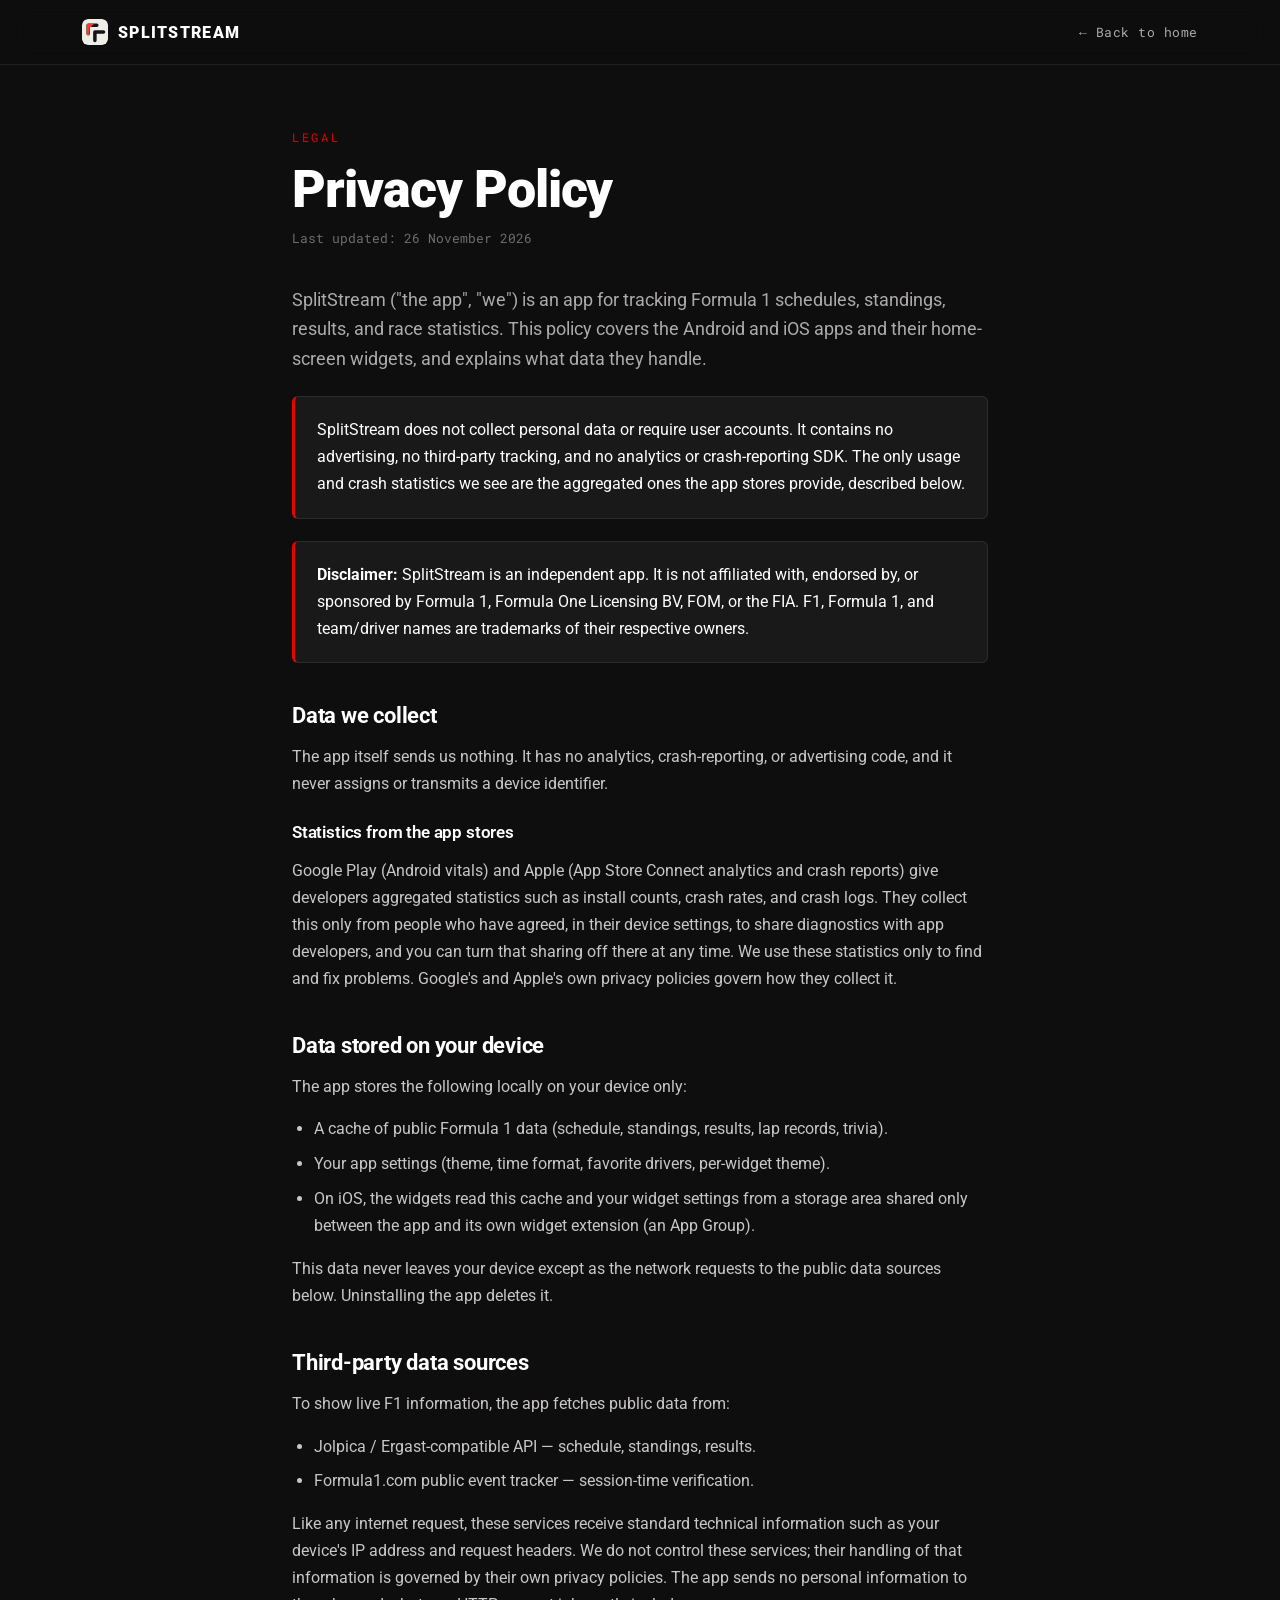
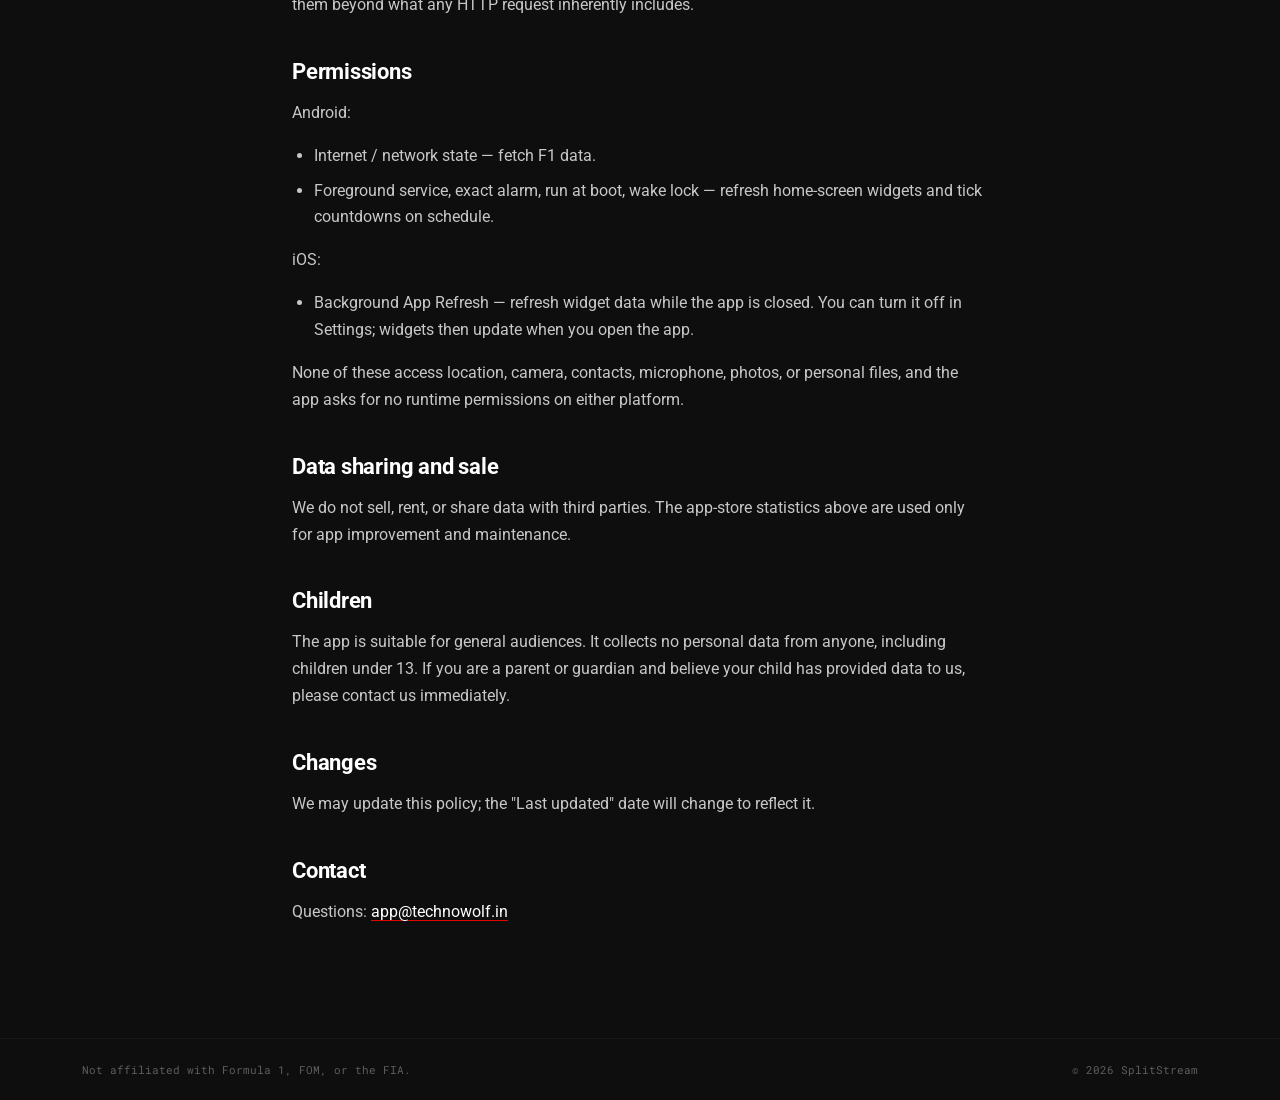
==== commit 7dee829e: "Merge pull request #1 from okku007/docs/ios-privacy-policy docs(privacy): cover the iOS app and matc" ====
--- a/privacy.html
+++ b/privacy.html
@@ -1,109 +1,130 @@
-<!doctype html>
+<!DOCTYPE html>
 <html lang="en">
 <head>
   <meta charset="utf-8">
-  <meta name="viewport" content="width=device-width, initial-scale=1, viewport-fit=cover">
-  <title>Privacy Policy · SplitStream</title>
+  <meta name="viewport" content="width=device-width, initial-scale=1">
+  <title>Privacy Policy — SplitStream</title>
   <meta name="description" content="SplitStream privacy policy. Analytical and diagnostic data collection with opt-out available.">
-  <meta name="theme-color" content="#EDEDE8">
-  <link rel="icon" type="image/png" sizes="32x32" href="app-assets/favicon-32.png">
-  <link rel="icon" type="image/png" sizes="64x64" href="app-assets/favicon-64.png">
   <link rel="icon" type="image/svg+xml" href="app-assets/icon.svg">
-  <link rel="apple-touch-icon" href="app-assets/apple-touch-icon.png">
+  <link rel="apple-touch-icon" href="app-assets/icon.svg">
   <link rel="preconnect" href="https://fonts.googleapis.com">
   <link rel="preconnect" href="https://fonts.gstatic.com" crossorigin>
-  <link rel="stylesheet" href="https://fonts.googleapis.com/css2?family=Geist:wght@400;500&family=Geist+Mono:wght@500&family=Roboto:wght@400;500;700&family=Noto+Sans+Mono:wght@500;700&display=swap">
-  <link rel="stylesheet" href="assets/site.css">
-  
+  <link href="https://fonts.googleapis.com/css2?family=Roboto:wght@400;500;700;900&family=Roboto+Mono:wght@400;500;600;700&display=swap" rel="stylesheet">
+  <style>
+    *{box-sizing:border-box;}
+    html{scroll-behavior:smooth;}
+    body{margin:0; background:#0E0E0E; color:#fff; font-family:'Roboto',sans-serif; -webkit-font-smoothing:antialiased; --accent:#E10600;}
+    ::selection{background:var(--accent); color:#fff;}
+    a{color:inherit;}
+    img{max-width:100%;}
+    .wrap{max-width:760px; margin:0 auto; padding:0 32px;}
+    nav{position:sticky; top:0; z-index:50; backdrop-filter:blur(14px); background:rgba(14,14,14,0.78); border-bottom:1px solid #1f1f1f;}
+    nav .row{max-width:1180px; margin:0 auto; padding:0 32px; height:64px; display:flex; align-items:center; justify-content:space-between; gap:24px;}
+    .brand{display:flex; align-items:center; gap:10px; text-decoration:none; color:#fff;}
+    .brand span{font-weight:900; letter-spacing:0.08em; font-size:16px;}
+    .back{font-family:'Roboto Mono',monospace; font-size:13px; letter-spacing:0.04em; color:#ADAAAA; text-decoration:none;}
+    .back:hover{color:#fff;}
+    main{padding:64px 0 96px;}
+    .eyebrow{font-family:'Roboto Mono',monospace; font-size:12px; letter-spacing:0.22em; color:var(--accent); text-transform:uppercase; margin-bottom:18px;}
+    h1{font-weight:900; font-size:clamp(34px,5vw,52px); line-height:1.02; letter-spacing:-0.02em; margin:0 0 14px;}
+    .updated{font-family:'Roboto Mono',monospace; font-size:12.5px; color:#6f6d6d; margin-bottom:40px;}
+    h2{font-weight:700; font-size:22px; letter-spacing:-0.01em; margin:40px 0 12px;}
+    h3{font-weight:600; font-size:17px; letter-spacing:-0.01em; margin:24px 0 8px;}
+    p, li{font-size:16px; line-height:1.68; color:#C9C6C6;}
+    ul{padding-left:22px; margin:12px 0;}
+    li{margin-bottom:8px;}
+    .lead{font-size:17.5px; color:#ADAAAA;}
+    .card{background:#1A1919; border:1px solid #2C2C2C; border-left:3px solid var(--accent); border-radius:6px; padding:20px 22px; margin:22px 0;}
+    .card p{margin:0; color:#fff;}
+    a.link{color:#fff; text-decoration:underline; text-underline-offset:3px; text-decoration-color:var(--accent);}
+    footer{border-top:1px solid #1a1a1a;}
+    footer .row{max-width:1180px; margin:0 auto; padding:22px 32px; display:flex; flex-wrap:wrap; gap:14px; justify-content:space-between;}
+    footer .row div{font-family:'Roboto Mono',monospace; font-size:11px; color:#5f5d5d; line-height:1.6;}
+  </style>
 </head>
 <body>
-<a class="skip" href="#main">Skip to content</a>
-<svg width="0" height="0" style="position:absolute" aria-hidden="true" focusable="false">
-  <defs>
-    <clipPath id="lc"><path d="M52.25,28.25 L32.25,28.25 A4,4 0 0,0 28.25,32.25 L28.25,52.25 A4,4 0 0,0 36.25,52.25 L36.25,36.25 L52.25,36.25 A4,4 0 0,0 52.25,28.25 Z"/></clipPath>
-    <symbol id="mark" viewBox="26 26 44 44">
-      <path d="M67.75,43.75 L47.75,43.75 A4,4 0 0,0 43.75,47.75 L43.75,67.75 A4,4 0 0,0 51.75,67.75 L51.75,51.75 L67.75,51.75 A4,4 0 0,0 67.75,43.75 Z" fill="currentColor"/>
-      <path d="M52.25,28.25 L32.25,28.25 A4,4 0 0,0 28.25,32.25 L28.25,52.25 A4,4 0 0,0 36.25,52.25 L36.25,36.25 L52.25,36.25 A4,4 0 0,0 52.25,28.25 Z" fill="currentColor"/>
-      <g clip-path="url(#lc)"><path transform="translate(1.25 1.25)" d="M27 27 L45 27 L43.55 28.14 L43.5 29.29 L41.26 30.43 L41 31.57 L39.06 32.71 L38.22 33.86 L37.5 35 L36.47 35 L35.43 34.77 L34.4 35 L34.6 36.54 L34.34 38.08 L34.33 39.62 L34.39 41.17 L33.97 42.71 L34.86 44.25 L33.83 45.79 L34.03 47.33 L33.73 48.88 L34.07 50.42 L34.27 51.96 L33.9 53.5 L32.17 54.47 L30.45 53.78 L28.73 53.55 L27 54.5Z" fill="#FF3B2F"/></g>
-    </symbol>
-    <symbol id="playglyph" viewBox="0 0 20 24"><path d="M0 0 L0 24 L20 12 Z" fill="currentColor"/></symbol>
-  </defs>
-</svg>
-<header class="site-head paper">
-  <div class="in">
-    <a class="lock" href="index.html" aria-label="SplitStream home"><svg aria-hidden="true"><use href="#mark"/></svg><span>SPLITSTREAM</span></a>
-    <nav class="links" aria-label="Main"><a href="index.html#features">Features</a><a href="index.html#widgets">Widgets</a><a href="built.html">How it's built</a><a href="support.html">Support</a><a href="privacy.html" aria-current="page">Privacy</a></nav>
-    <details class="menu">
-      <summary aria-label="Menu"><span>Menu</span></summary>
-      <nav class="links" aria-label="Main"><a href="index.html#features">Features</a><a href="index.html#widgets">Widgets</a><a href="built.html">How it's built</a><a href="support.html">Support</a><a href="privacy.html" aria-current="page">Privacy</a></nav>
-    </details>
+<nav>
+  <div class="row">
+    <a class="brand" href="index.html">
+      <img src="app-assets/icon.svg" alt="SplitStream logo" width="26" height="26" style="display:block; border-radius:6px;">
+      <span>SPLITSTREAM</span>
+    </a>
+    <a class="back" href="index.html">&larr; Back to home</a>
   </div>
-</header>
-<main id="main" class="paper">
-  <div class="in">
-    <div class="page-head">
-      <p class="eyebrow">Legal · Last updated: 20 July 2026</p>
-      <h1 class="line">privacy policy</h1>
+</nav>
+
+<main>
+  <div class="wrap">
+    <div class="eyebrow">Legal</div>
+    <h1>Privacy Policy</h1>
+    <div class="updated">Last updated: 26 November 2026</div>
+
+    <p class="lead">SplitStream ("the app", "we") is an app for tracking Formula 1 schedules, standings, results, and race statistics. This policy covers the Android and iOS apps and their home-screen widgets, and explains what data they handle.</p>
+
+    <div class="card">
+      <p>SplitStream does not collect personal data or require user accounts. It contains no advertising, no third-party tracking, and no analytics or crash-reporting SDK. The only usage and crash statistics we see are the aggregated ones the app stores provide, described below.</p>
     </div>
-    <article class="read">
-      <p>SplitStream ("the app", "we") is an app for tracking Formula 1 schedules, standings, results, and race statistics. This policy explains what data the app handles.</p>
-      <p>SplitStream does not collect personal data or require user accounts. We do not use advertising or third-party tracking. However, we do collect optional analytical and diagnostic data as described below.</p>
+
+    <div class="card">
       <p><strong>Disclaimer:</strong> SplitStream is an independent app. It is not affiliated with, endorsed by, or sponsored by Formula 1, Formula One Licensing BV, FOM, or the FIA. F1, Formula 1, and team/driver names are trademarks of their respective owners.</p>
+    </div>
 
-      <h2>Data we collect</h2>
-      <h3>Analytical Data (Optional)</h3>
-      <p>We collect aggregated analytical data to understand user interactions and application usage patterns. This data helps us improve the app's features, performance, and user experience. Analytical data collection is <strong>optional and can be disabled at any time</strong> through the app settings. No personal information is included in this data.</p>
-      <h3>Crash and Diagnostic Data (Optional)</h3>
-      <p>To improve app stability and reliability, we automatically collect crash reports and diagnostic information when the app encounters an error. This data includes details about the crash event, device configuration, and app state at the time of failure. Our development team uses this information to diagnose issues, implement fixes, and enhance the overall quality of the application.</p>
-      <h3>Anonymized Device Identification</h3>
-      <p>We collect an anonymized device identifier to correlate diagnostic and analytical data with specific device types and configurations. This allows us to identify hardware-specific issues and optimize performance across different devices. The device identifier contains no personally identifiable information and cannot be traced back to you.</p>
 
-      <h2>Data retention and deletion</h2>
-      <p>All collected analytical and diagnostic data is automatically deleted within <strong>90 days of collection</strong>. Users can opt out of optional analytical data collection at any time through the app settings; diagnostic crash data collection cannot be disabled but is subject to the same 90-day deletion policy.</p>
+    <h2>Data we collect</h2>
+    <p>The app itself sends us nothing. It has no analytics, crash-reporting, or advertising code, and it never assigns or transmits a device identifier.</p>
 
-      <h2>Data stored on your device</h2>
-      <p>The app stores the following locally on your device only:</p>
-      <ul>
-        <li>A cache of public Formula 1 data (schedule, standings, results, lap records, trivia).</li>
-        <li>Your app settings (theme, time format, favorite drivers, per-widget theme).</li>
-      </ul>
-      <p>This data never leaves your device except as the network requests to the public data sources below. Uninstalling the app deletes it.</p>
+    <h3>Statistics from the app stores</h3>
+    <p>Google Play (Android vitals) and Apple (App Store Connect analytics and crash reports) give developers aggregated statistics such as install counts, crash rates, and crash logs. They collect this only from people who have agreed, in their device settings, to share diagnostics with app developers, and you can turn that sharing off there at any time. We use these statistics only to find and fix problems. Google's and Apple's own privacy policies govern how they collect it.</p>
 
-      <h2>Third-party data sources</h2>
-      <p>To show live F1 information, the app fetches public data from:</p>
-      <ul>
-        <li>Jolpica / Ergast-compatible API — schedule, standings, results.</li>
-        <li>Formula1.com public event tracker — session-time verification.</li>
-      </ul>
-      <p>Like any internet request, these services receive standard technical information such as your device's IP address and request headers. We do not control these services; their handling of that information is governed by their own privacy policies. The app sends no personal information to them beyond what any HTTP request inherently includes.</p>
+    <h2>Data stored on your device</h2>
+    <p>The app stores the following locally on your device only:</p>
+    <ul>
+      <li>A cache of public Formula 1 data (schedule, standings, results, lap records, trivia).</li>
+      <li>Your app settings (theme, time format, favorite drivers, per-widget theme).</li>
+      <li>On iOS, the widgets read this cache and your widget settings from a storage area shared only between the app and its own widget extension (an App Group).</li>
+    </ul>
+    <p>This data never leaves your device except as the network requests to the public data sources below. Uninstalling the app deletes it.</p>
 
-      <h2>Permissions</h2>
-      <ul>
-        <li>Internet / network state — fetch F1 data and transmit analytical/diagnostic data.</li>
-        <li>Foreground service, exact alarm, run at boot, wake lock — refresh home-screen widgets and tick countdowns on schedule.</li>
-      </ul>
-      <p>None of these access location, camera, contacts, microphone, or personal files.</p>
+    <h2>Third-party data sources</h2>
+    <p>To show live F1 information, the app fetches public data from:</p>
+    <ul>
+      <li>Jolpica / Ergast-compatible API — schedule, standings, results.</li>
+      <li>Formula1.com public event tracker — session-time verification.</li>
+    </ul>
+    <p>Like any internet request, these services receive standard technical information such as your device's IP address and request headers. We do not control these services; their handling of that information is governed by their own privacy policies. The app sends no personal information to them beyond what any HTTP request inherently includes.</p>
 
-      <h2>Data sharing and sale</h2>
-      <p>We do not sell, rent, or share any collected data with third parties. Analytical and diagnostic data is used exclusively for app improvement and maintenance purposes.</p>
+    <h2>Permissions</h2>
+    <p>Android:</p>
+    <ul>
+      <li>Internet / network state — fetch F1 data.</li>
+      <li>Foreground service, exact alarm, run at boot, wake lock — refresh home-screen widgets and tick countdowns on schedule.</li>
+    </ul>
+    <p>iOS:</p>
+    <ul>
+      <li>Background App Refresh — refresh widget data while the app is closed. You can turn it off in Settings; widgets then update when you open the app.</li>
+    </ul>
+    <p>None of these access location, camera, contacts, microphone, photos, or personal files, and the app asks for no runtime permissions on either platform.</p>
 
-      <h2>Children</h2>
-      <p>The app is suitable for general audiences. We do not knowingly collect any data from children under 13. If you are a parent or guardian and believe your child has provided data to us, please contact us immediately.</p>
+    <h2>Data sharing and sale</h2>
+    <p>We do not sell, rent, or share data with third parties. The app-store statistics above are used only for app improvement and maintenance.</p>
 
-      <h2>Changes</h2>
-      <p>We may update this policy; the "Last updated" date will change to reflect it.</p>
+    <h2>Children</h2>
+    <p>The app is suitable for general audiences. It collects no personal data from anyone, including children under 13. If you are a parent or guardian and believe your child has provided data to us, please contact us immediately.</p>
 
-      <h2>Contact</h2>
-      <p>Questions: <a href="mailto:app@technowolf.in">app@technowolf.in</a></p>
-    </article>
+    <h2>Changes</h2>
+    <p>We may update this policy; the "Last updated" date will change to reflect it.</p>
+
+    <h2>Contact</h2>
+    <p>Questions: <a class="link" href="mailto:app@technowolf.in">app@technowolf.in</a></p>
+
   </div>
 </main>
-<footer class="site-foot paper">
-  <div class="in">
-    <a class="lock" href="index.html" aria-label="SplitStream home"><svg aria-hidden="true"><use href="#mark"/></svg><span>SPLITSTREAM</span></a>
-    <nav class="fl" aria-label="Footer"><a href="index.html#features">Features</a><a href="index.html#widgets">Widgets</a><a href="built.html">How it's built</a><a href="support.html">Support</a><a href="privacy.html">Privacy</a><a href="https://play.google.com/store/apps/details?id=dev.moksh.splitstream">Google Play</a></nav>
-    <p>Schedule, standings and results via the Jolpica / Ergast-compatible API and the official Formula 1 event tracker. Not affiliated with, endorsed by, or sponsored by Formula 1, FOM, or the FIA. F1, Formula 1, and team names are trademarks of their respective owners. &copy; 2026 SplitStream</p>
+
+<footer>
+  <div class="row">
+    <div>Not affiliated with Formula 1, FOM, or the FIA.</div>
+    <div>&copy; 2026 SplitStream</div>
   </div>
 </footer>
 </body>
-</html>
+</html>
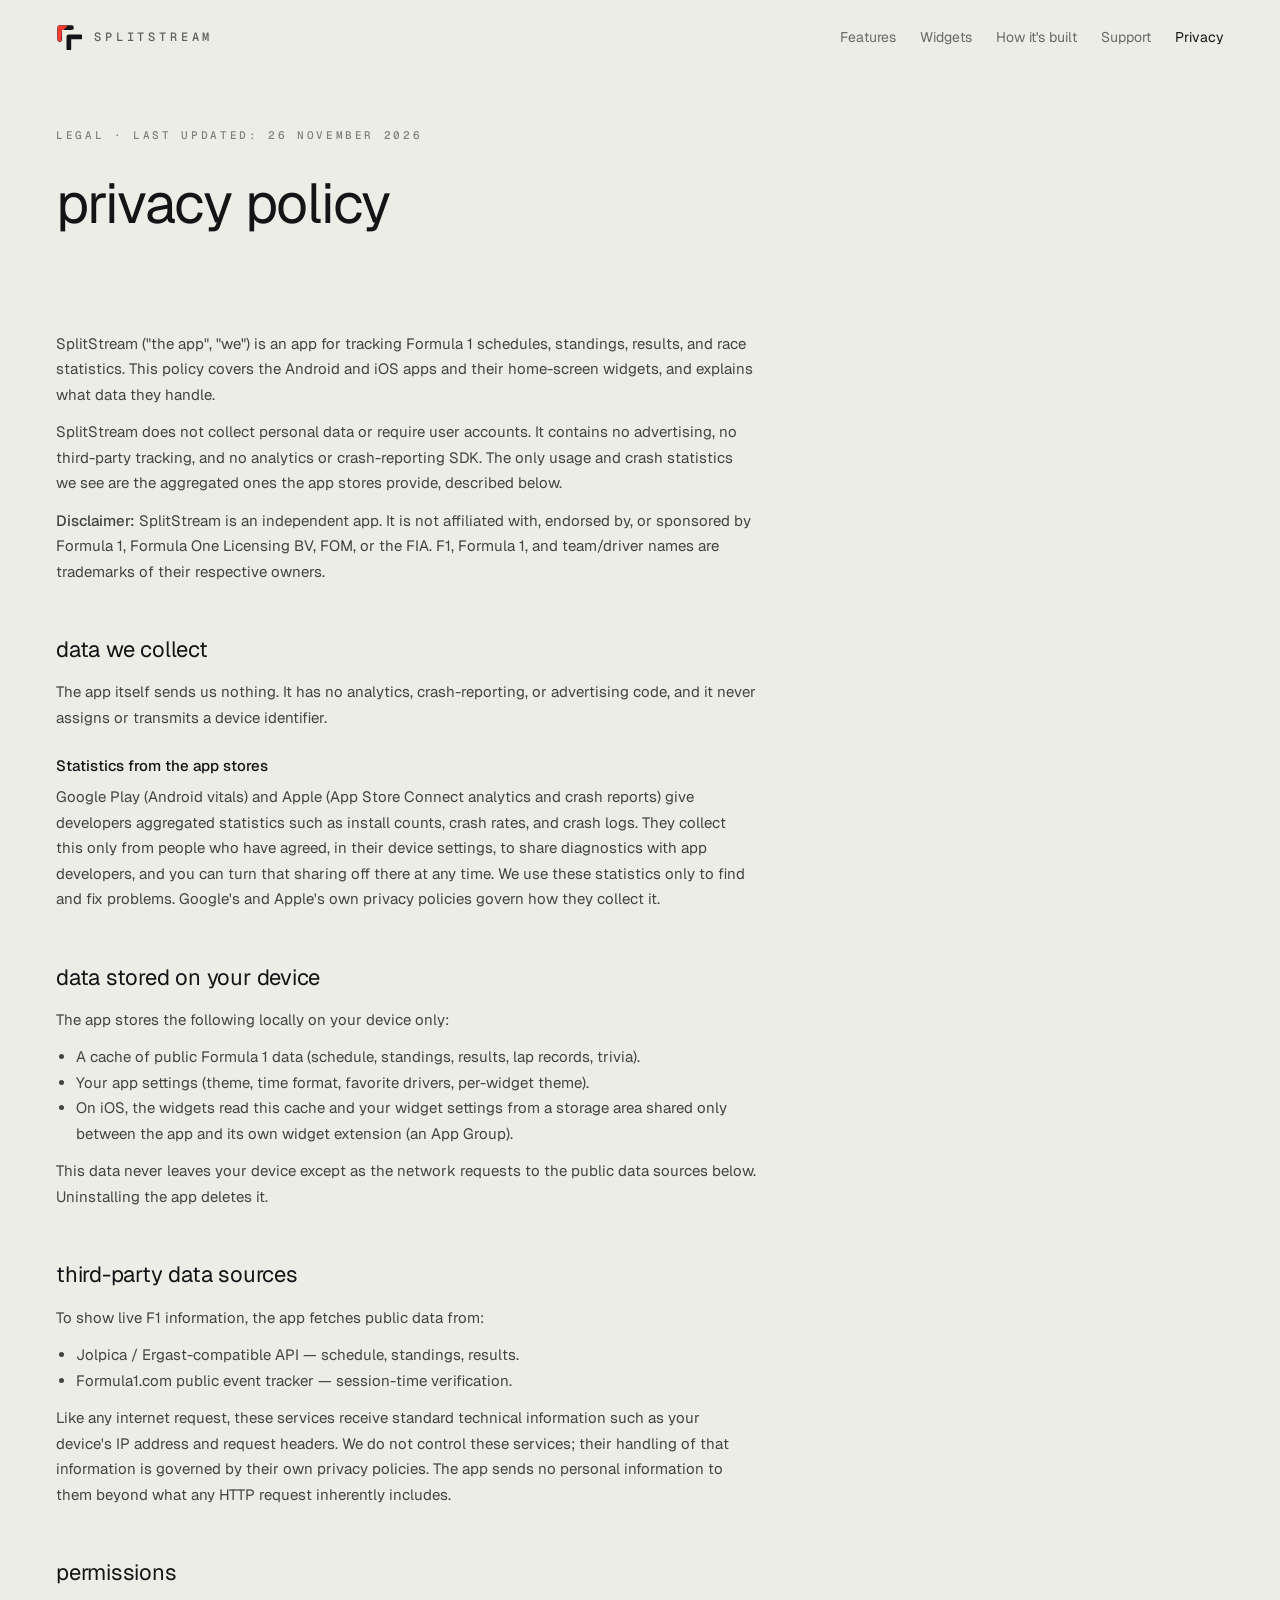
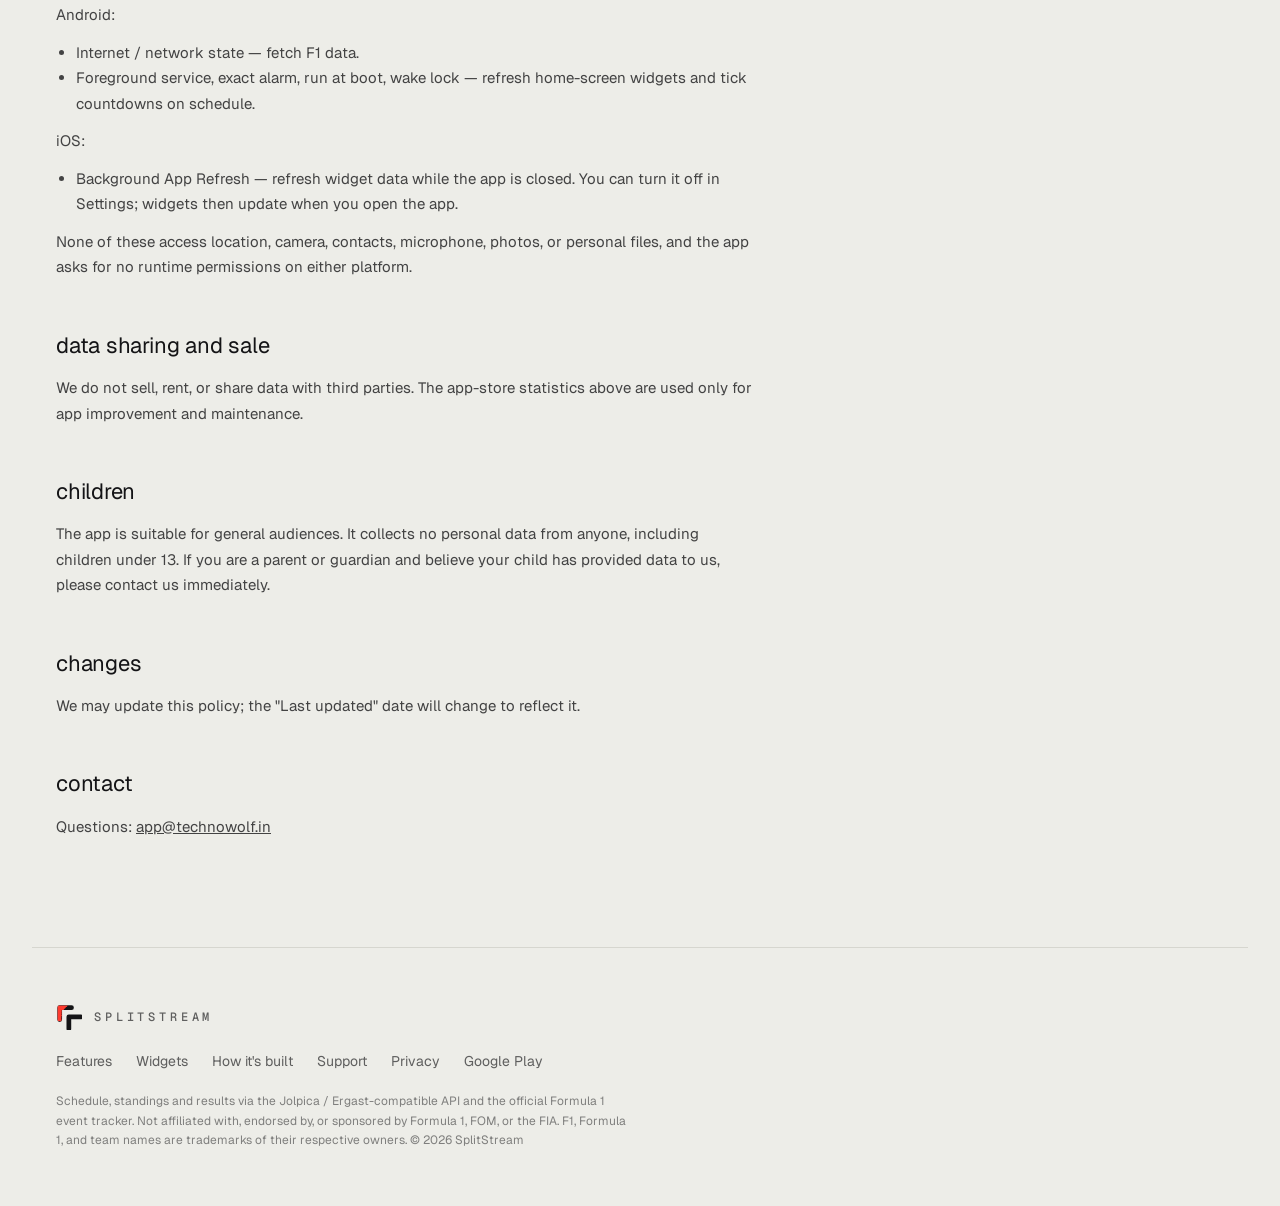
==== commit a99db5df: "docs(privacy): carry the iOS policy update into the new page Same wording as #1 (26 November 2026), " ====
--- a/privacy.html
+++ b/privacy.html
@@ -1,130 +1,109 @@
-<!DOCTYPE html>
+<!doctype html>
 <html lang="en">
 <head>
   <meta charset="utf-8">
-  <meta name="viewport" content="width=device-width, initial-scale=1">
-  <title>Privacy Policy — SplitStream</title>
-  <meta name="description" content="SplitStream privacy policy. Analytical and diagnostic data collection with opt-out available.">
+  <meta name="viewport" content="width=device-width, initial-scale=1, viewport-fit=cover">
+  <title>Privacy Policy · SplitStream</title>
+  <meta name="description" content="SplitStream privacy policy for the Android and iOS apps: no accounts, no ads, no tracking or analytics SDKs.">
+  <meta name="theme-color" content="#EDEDE8">
+  <link rel="icon" type="image/png" sizes="32x32" href="app-assets/favicon-32.png">
+  <link rel="icon" type="image/png" sizes="64x64" href="app-assets/favicon-64.png">
   <link rel="icon" type="image/svg+xml" href="app-assets/icon.svg">
-  <link rel="apple-touch-icon" href="app-assets/icon.svg">
+  <link rel="apple-touch-icon" href="app-assets/apple-touch-icon.png">
   <link rel="preconnect" href="https://fonts.googleapis.com">
   <link rel="preconnect" href="https://fonts.gstatic.com" crossorigin>
-  <link href="https://fonts.googleapis.com/css2?family=Roboto:wght@400;500;700;900&family=Roboto+Mono:wght@400;500;600;700&display=swap" rel="stylesheet">
-  <style>
-    *{box-sizing:border-box;}
-    html{scroll-behavior:smooth;}
-    body{margin:0; background:#0E0E0E; color:#fff; font-family:'Roboto',sans-serif; -webkit-font-smoothing:antialiased; --accent:#E10600;}
-    ::selection{background:var(--accent); color:#fff;}
-    a{color:inherit;}
-    img{max-width:100%;}
-    .wrap{max-width:760px; margin:0 auto; padding:0 32px;}
-    nav{position:sticky; top:0; z-index:50; backdrop-filter:blur(14px); background:rgba(14,14,14,0.78); border-bottom:1px solid #1f1f1f;}
-    nav .row{max-width:1180px; margin:0 auto; padding:0 32px; height:64px; display:flex; align-items:center; justify-content:space-between; gap:24px;}
-    .brand{display:flex; align-items:center; gap:10px; text-decoration:none; color:#fff;}
-    .brand span{font-weight:900; letter-spacing:0.08em; font-size:16px;}
-    .back{font-family:'Roboto Mono',monospace; font-size:13px; letter-spacing:0.04em; color:#ADAAAA; text-decoration:none;}
-    .back:hover{color:#fff;}
-    main{padding:64px 0 96px;}
-    .eyebrow{font-family:'Roboto Mono',monospace; font-size:12px; letter-spacing:0.22em; color:var(--accent); text-transform:uppercase; margin-bottom:18px;}
-    h1{font-weight:900; font-size:clamp(34px,5vw,52px); line-height:1.02; letter-spacing:-0.02em; margin:0 0 14px;}
-    .updated{font-family:'Roboto Mono',monospace; font-size:12.5px; color:#6f6d6d; margin-bottom:40px;}
-    h2{font-weight:700; font-size:22px; letter-spacing:-0.01em; margin:40px 0 12px;}
-    h3{font-weight:600; font-size:17px; letter-spacing:-0.01em; margin:24px 0 8px;}
-    p, li{font-size:16px; line-height:1.68; color:#C9C6C6;}
-    ul{padding-left:22px; margin:12px 0;}
-    li{margin-bottom:8px;}
-    .lead{font-size:17.5px; color:#ADAAAA;}
-    .card{background:#1A1919; border:1px solid #2C2C2C; border-left:3px solid var(--accent); border-radius:6px; padding:20px 22px; margin:22px 0;}
-    .card p{margin:0; color:#fff;}
-    a.link{color:#fff; text-decoration:underline; text-underline-offset:3px; text-decoration-color:var(--accent);}
-    footer{border-top:1px solid #1a1a1a;}
-    footer .row{max-width:1180px; margin:0 auto; padding:22px 32px; display:flex; flex-wrap:wrap; gap:14px; justify-content:space-between;}
-    footer .row div{font-family:'Roboto Mono',monospace; font-size:11px; color:#5f5d5d; line-height:1.6;}
-  </style>
+  <link rel="stylesheet" href="https://fonts.googleapis.com/css2?family=Geist:wght@400;500&family=Geist+Mono:wght@500&family=Roboto:wght@400;500;700&family=Noto+Sans+Mono:wght@500;700&display=swap">
+  <link rel="stylesheet" href="assets/site.css">
+  
 </head>
 <body>
-<nav>
-  <div class="row">
-    <a class="brand" href="index.html">
-      <img src="app-assets/icon.svg" alt="SplitStream logo" width="26" height="26" style="display:block; border-radius:6px;">
-      <span>SPLITSTREAM</span>
-    </a>
-    <a class="back" href="index.html">&larr; Back to home</a>
+<a class="skip" href="#main">Skip to content</a>
+<svg width="0" height="0" style="position:absolute" aria-hidden="true" focusable="false">
+  <defs>
+    <clipPath id="lc"><path d="M52.25,28.25 L32.25,28.25 A4,4 0 0,0 28.25,32.25 L28.25,52.25 A4,4 0 0,0 36.25,52.25 L36.25,36.25 L52.25,36.25 A4,4 0 0,0 52.25,28.25 Z"/></clipPath>
+    <symbol id="mark" viewBox="26 26 44 44">
+      <path d="M67.75,43.75 L47.75,43.75 A4,4 0 0,0 43.75,47.75 L43.75,67.75 A4,4 0 0,0 51.75,67.75 L51.75,51.75 L67.75,51.75 A4,4 0 0,0 67.75,43.75 Z" fill="currentColor"/>
+      <path d="M52.25,28.25 L32.25,28.25 A4,4 0 0,0 28.25,32.25 L28.25,52.25 A4,4 0 0,0 36.25,52.25 L36.25,36.25 L52.25,36.25 A4,4 0 0,0 52.25,28.25 Z" fill="currentColor"/>
+      <g clip-path="url(#lc)"><path transform="translate(1.25 1.25)" d="M27 27 L45 27 L43.55 28.14 L43.5 29.29 L41.26 30.43 L41 31.57 L39.06 32.71 L38.22 33.86 L37.5 35 L36.47 35 L35.43 34.77 L34.4 35 L34.6 36.54 L34.34 38.08 L34.33 39.62 L34.39 41.17 L33.97 42.71 L34.86 44.25 L33.83 45.79 L34.03 47.33 L33.73 48.88 L34.07 50.42 L34.27 51.96 L33.9 53.5 L32.17 54.47 L30.45 53.78 L28.73 53.55 L27 54.5Z" fill="#FF3B2F"/></g>
+    </symbol>
+    <symbol id="playglyph" viewBox="0 0 20 24"><path d="M0 0 L0 24 L20 12 Z" fill="currentColor"/></symbol>
+  </defs>
+</svg>
+<header class="site-head paper">
+  <div class="in">
+    <a class="lock" href="index.html" aria-label="SplitStream home"><svg aria-hidden="true"><use href="#mark"/></svg><span>SPLITSTREAM</span></a>
+    <nav class="links" aria-label="Main"><a href="index.html#features">Features</a><a href="index.html#widgets">Widgets</a><a href="built.html">How it's built</a><a href="support.html">Support</a><a href="privacy.html" aria-current="page">Privacy</a></nav>
+    <details class="menu">
+      <summary aria-label="Menu"><span>Menu</span></summary>
+      <nav class="links" aria-label="Main"><a href="index.html#features">Features</a><a href="index.html#widgets">Widgets</a><a href="built.html">How it's built</a><a href="support.html">Support</a><a href="privacy.html" aria-current="page">Privacy</a></nav>
+    </details>
   </div>
-</nav>
+</header>
+<main id="main" class="paper">
+  <div class="in">
+    <div class="page-head">
+      <p class="eyebrow">Legal · Last updated: 26 November 2026</p>
+      <h1 class="line">privacy policy</h1>
+    </div>
+    <article class="read">
+      <p>SplitStream ("the app", "we") is an app for tracking Formula 1 schedules, standings, results, and race statistics. This policy covers the Android and iOS apps and their home-screen widgets, and explains what data they handle.</p>
+      <p>SplitStream does not collect personal data or require user accounts. It contains no advertising, no third-party tracking, and no analytics or crash-reporting SDK. The only usage and crash statistics we see are the aggregated ones the app stores provide, described below.</p>
+      <p><strong>Disclaimer:</strong> SplitStream is an independent app. It is not affiliated with, endorsed by, or sponsored by Formula 1, Formula One Licensing BV, FOM, or the FIA. F1, Formula 1, and team/driver names are trademarks of their respective owners.</p>
 
-<main>
-  <div class="wrap">
-    <div class="eyebrow">Legal</div>
-    <h1>Privacy Policy</h1>
-    <div class="updated">Last updated: 26 November 2026</div>
+      <h2>Data we collect</h2>
+      <p>The app itself sends us nothing. It has no analytics, crash-reporting, or advertising code, and it never assigns or transmits a device identifier.</p>
+      <h3>Statistics from the app stores</h3>
+      <p>Google Play (Android vitals) and Apple (App Store Connect analytics and crash reports) give developers aggregated statistics such as install counts, crash rates, and crash logs. They collect this only from people who have agreed, in their device settings, to share diagnostics with app developers, and you can turn that sharing off there at any time. We use these statistics only to find and fix problems. Google's and Apple's own privacy policies govern how they collect it.</p>
 
-    <p class="lead">SplitStream ("the app", "we") is an app for tracking Formula 1 schedules, standings, results, and race statistics. This policy covers the Android and iOS apps and their home-screen widgets, and explains what data they handle.</p>
+      <h2>Data stored on your device</h2>
+      <p>The app stores the following locally on your device only:</p>
+      <ul>
+        <li>A cache of public Formula 1 data (schedule, standings, results, lap records, trivia).</li>
+        <li>Your app settings (theme, time format, favorite drivers, per-widget theme).</li>
+        <li>On iOS, the widgets read this cache and your widget settings from a storage area shared only between the app and its own widget extension (an App Group).</li>
+      </ul>
+      <p>This data never leaves your device except as the network requests to the public data sources below. Uninstalling the app deletes it.</p>
 
-    <div class="card">
-      <p>SplitStream does not collect personal data or require user accounts. It contains no advertising, no third-party tracking, and no analytics or crash-reporting SDK. The only usage and crash statistics we see are the aggregated ones the app stores provide, described below.</p>
-    </div>
+      <h2>Third-party data sources</h2>
+      <p>To show live F1 information, the app fetches public data from:</p>
+      <ul>
+        <li>Jolpica / Ergast-compatible API — schedule, standings, results.</li>
+        <li>Formula1.com public event tracker — session-time verification.</li>
+      </ul>
+      <p>Like any internet request, these services receive standard technical information such as your device's IP address and request headers. We do not control these services; their handling of that information is governed by their own privacy policies. The app sends no personal information to them beyond what any HTTP request inherently includes.</p>
 
-    <div class="card">
-      <p><strong>Disclaimer:</strong> SplitStream is an independent app. It is not affiliated with, endorsed by, or sponsored by Formula 1, Formula One Licensing BV, FOM, or the FIA. F1, Formula 1, and team/driver names are trademarks of their respective owners.</p>
-    </div>
+      <h2>Permissions</h2>
+      <p>Android:</p>
+      <ul>
+        <li>Internet / network state — fetch F1 data.</li>
+        <li>Foreground service, exact alarm, run at boot, wake lock — refresh home-screen widgets and tick countdowns on schedule.</li>
+      </ul>
+      <p>iOS:</p>
+      <ul>
+        <li>Background App Refresh — refresh widget data while the app is closed. You can turn it off in Settings; widgets then update when you open the app.</li>
+      </ul>
+      <p>None of these access location, camera, contacts, microphone, photos, or personal files, and the app asks for no runtime permissions on either platform.</p>
 
+      <h2>Data sharing and sale</h2>
+      <p>We do not sell, rent, or share data with third parties. The app-store statistics above are used only for app improvement and maintenance.</p>
 
-    <h2>Data we collect</h2>
-    <p>The app itself sends us nothing. It has no analytics, crash-reporting, or advertising code, and it never assigns or transmits a device identifier.</p>
+      <h2>Children</h2>
+      <p>The app is suitable for general audiences. It collects no personal data from anyone, including children under 13. If you are a parent or guardian and believe your child has provided data to us, please contact us immediately.</p>
 
-    <h3>Statistics from the app stores</h3>
-    <p>Google Play (Android vitals) and Apple (App Store Connect analytics and crash reports) give developers aggregated statistics such as install counts, crash rates, and crash logs. They collect this only from people who have agreed, in their device settings, to share diagnostics with app developers, and you can turn that sharing off there at any time. We use these statistics only to find and fix problems. Google's and Apple's own privacy policies govern how they collect it.</p>
+      <h2>Changes</h2>
+      <p>We may update this policy; the "Last updated" date will change to reflect it.</p>
 
-    <h2>Data stored on your device</h2>
-    <p>The app stores the following locally on your device only:</p>
-    <ul>
-      <li>A cache of public Formula 1 data (schedule, standings, results, lap records, trivia).</li>
-      <li>Your app settings (theme, time format, favorite drivers, per-widget theme).</li>
-      <li>On iOS, the widgets read this cache and your widget settings from a storage area shared only between the app and its own widget extension (an App Group).</li>
-    </ul>
-    <p>This data never leaves your device except as the network requests to the public data sources below. Uninstalling the app deletes it.</p>
-
-    <h2>Third-party data sources</h2>
-    <p>To show live F1 information, the app fetches public data from:</p>
-    <ul>
-      <li>Jolpica / Ergast-compatible API — schedule, standings, results.</li>
-      <li>Formula1.com public event tracker — session-time verification.</li>
-    </ul>
-    <p>Like any internet request, these services receive standard technical information such as your device's IP address and request headers. We do not control these services; their handling of that information is governed by their own privacy policies. The app sends no personal information to them beyond what any HTTP request inherently includes.</p>
-
-    <h2>Permissions</h2>
-    <p>Android:</p>
-    <ul>
-      <li>Internet / network state — fetch F1 data.</li>
-      <li>Foreground service, exact alarm, run at boot, wake lock — refresh home-screen widgets and tick countdowns on schedule.</li>
-    </ul>
-    <p>iOS:</p>
-    <ul>
-      <li>Background App Refresh — refresh widget data while the app is closed. You can turn it off in Settings; widgets then update when you open the app.</li>
-    </ul>
-    <p>None of these access location, camera, contacts, microphone, photos, or personal files, and the app asks for no runtime permissions on either platform.</p>
-
-    <h2>Data sharing and sale</h2>
-    <p>We do not sell, rent, or share data with third parties. The app-store statistics above are used only for app improvement and maintenance.</p>
-
-    <h2>Children</h2>
-    <p>The app is suitable for general audiences. It collects no personal data from anyone, including children under 13. If you are a parent or guardian and believe your child has provided data to us, please contact us immediately.</p>
-
-    <h2>Changes</h2>
-    <p>We may update this policy; the "Last updated" date will change to reflect it.</p>
-
-    <h2>Contact</h2>
-    <p>Questions: <a class="link" href="mailto:app@technowolf.in">app@technowolf.in</a></p>
-
+      <h2>Contact</h2>
+      <p>Questions: <a href="mailto:app@technowolf.in">app@technowolf.in</a></p>
+    </article>
   </div>
 </main>
-
-<footer>
-  <div class="row">
-    <div>Not affiliated with Formula 1, FOM, or the FIA.</div>
-    <div>&copy; 2026 SplitStream</div>
+<footer class="site-foot paper">
+  <div class="in">
+    <a class="lock" href="index.html" aria-label="SplitStream home"><svg aria-hidden="true"><use href="#mark"/></svg><span>SPLITSTREAM</span></a>
+    <nav class="fl" aria-label="Footer"><a href="index.html#features">Features</a><a href="index.html#widgets">Widgets</a><a href="built.html">How it's built</a><a href="support.html">Support</a><a href="privacy.html">Privacy</a><a href="https://play.google.com/store/apps/details?id=dev.moksh.splitstream">Google Play</a></nav>
+    <p>Schedule, standings and results via the Jolpica / Ergast-compatible API and the official Formula 1 event tracker. Not affiliated with, endorsed by, or sponsored by Formula 1, FOM, or the FIA. F1, Formula 1, and team names are trademarks of their respective owners. &copy; 2026 SplitStream</p>
   </div>
 </footer>
 </body>
-</html>+</html>
--- a/assets/site.css
+++ b/assets/site.css
@@ -0,0 +1,247 @@
+/*
+ * SplitStream site — quiet design.
+ * Ink and paper bands, lowercase lines in Geist, red only in the mark.
+ * Widgets are drawn in HTML/CSS in dp units (1dp = var(--d)), so they stay sharp at any size.
+ */
+:root {
+  --ink: #0E0E10;
+  --ink-fg: #EDEDEA;
+  --ink-rule: #222226;
+  --paper: #EDEDE8;
+  --paper-fg: #141416;
+  --paper-rule: #D6D6CF;
+  --accent: #E10600;
+  --sans: "Geist", ui-sans-serif, system-ui, -apple-system, "Segoe UI", sans-serif;
+  --mono: "Geist Mono", ui-monospace, "SF Mono", Menlo, monospace;
+  /* widget faces match Android's Roboto and monospace */
+  --wf: "Roboto", system-ui, sans-serif;
+  --wm: "Noto Sans Mono", "Droid Sans Mono", ui-monospace, monospace;
+  color-scheme: light;
+}
+
+*, *::before, *::after { box-sizing: border-box; }
+html { -webkit-text-size-adjust: 100%; font-size: clamp(16px, calc(10px + 0.42vw), 22px); }
+body { margin: 0; background: var(--paper); color: var(--paper-fg); font: 1rem/1.6 var(--sans); -webkit-font-smoothing: antialiased; }
+img, svg { max-width: 100%; }
+a { color: inherit; }
+:focus-visible { outline: 2px solid var(--accent); outline-offset: 0.1875rem; border-radius: 2px; }
+.skip { position: absolute; left: -9999px; top: 0; }
+.skip:focus { left: 1rem; top: 1rem; background: var(--paper-fg); color: var(--paper); padding: 0.5rem 0.75rem; z-index: 10; }
+
+/* bands */
+.ink { background: var(--ink); color: var(--ink-fg); --rule: var(--ink-rule); }
+.paper { background: var(--paper); color: var(--paper-fg); --rule: var(--paper-rule); }
+.band { padding-block: 6rem; }
+.in {
+  max-width: 76rem; margin: 0 auto;
+  padding-left: max(1.5rem, env(safe-area-inset-left, 0px));
+  padding-right: max(1.5rem, env(safe-area-inset-right, 0px));
+}
+.row { display: grid; grid-template-columns: minmax(0, 1fr) minmax(0, 1.15fr); gap: 4rem; align-items: center; }
+.row.flip > :first-child { order: 2; }
+
+/* type */
+.line {
+  font-size: clamp(2rem, 4.6vw, 3.5rem); font-weight: 400; letter-spacing: -0.02em; line-height: 1.1;
+  text-transform: lowercase; text-wrap: balance; margin: 0;
+}
+.line.sm { font-size: clamp(1.625rem, 3.4vw, 2.5rem); }
+.sub { font-size: 1.0625rem; line-height: 1.6; opacity: 0.68; margin: 1.125rem 0 0; max-width: 44ch; }
+.meta { font: 500 0.6875rem/1.5 var(--mono); letter-spacing: 0.2em; text-transform: uppercase; opacity: 0.5; margin-top: 1.375rem; }
+.eyebrow { font: 500 0.6875rem/1 var(--mono); letter-spacing: 0.24em; text-transform: uppercase; opacity: 0.5; margin: 0 0 1.125rem; }
+
+/* header */
+.site-head { position: relative; z-index: 2; }
+.site-head .in { display: flex; align-items: center; justify-content: space-between; gap: 1rem; padding-block: 1.5rem; }
+.lock { display: inline-flex; align-items: center; gap: 0.75rem; text-decoration: none; }
+.lock svg { width: 1.625rem; height: 1.625rem; flex: none; }
+.lock span { font: 500 0.75rem/1 var(--mono); letter-spacing: 0.32em; opacity: 0.65; }
+.links { display: flex; gap: 1.5rem; font-size: 0.875rem; }
+.links a { text-decoration: none; opacity: 0.6; transition: opacity 0.2s; }
+.links a:hover, .links a[aria-current] { opacity: 1; }
+.menu { display: none; position: relative; }
+.menu summary {
+  list-style: none; cursor: pointer; font: 500 0.75rem/1 var(--mono); letter-spacing: 0.2em; text-transform: uppercase;
+  padding: 0.625rem 0.875rem; border: 1px solid var(--rule); border-radius: 62.4375rem;
+}
+.menu summary::-webkit-details-marker { display: none; }
+.menu[open] summary { border-color: currentColor; }
+.menu .links {
+  position: absolute; right: 0; top: calc(100% + 0.5rem); flex-direction: column; gap: 0; min-width: 12.5rem;
+  background: inherit; border: 1px solid var(--rule); border-radius: 0.875rem; padding: 0.5rem; font-size: 1rem;
+  box-shadow: 0 1.125rem 2.5rem rgba(0, 0, 0, 0.12);
+}
+.paper .menu .links { background: var(--paper); }
+.ink .menu .links { background: var(--ink); }
+.menu .links a { padding: 0.625rem 0.75rem; opacity: 0.8; }
+
+/* play button */
+.play {
+  display: inline-flex; align-items: center; gap: 0.625rem; margin-top: 2rem; padding: 0.8125rem 1.25rem 0.8125rem 1.0625rem;
+  border-radius: 62.4375rem; font-size: 0.9375rem; text-decoration: none; border: 1px solid currentColor;
+  transition: transform 0.2s ease;
+}
+.play svg { width: 0.875rem; height: 1rem; }
+.play:hover { transform: translateY(-1px); }
+.paper .play { background: var(--paper-fg); color: var(--paper); border-color: var(--paper-fg); }
+.ink .play { background: var(--ink-fg); color: var(--ink); border-color: var(--ink-fg); }
+
+/* home */
+.hero { padding-block: 3rem 7rem; }
+.feats { display: grid; grid-template-columns: repeat(3, minmax(0, 1fr)); gap: 2.5rem 2rem; margin-top: 3rem; }
+.feats div, .tech div { border-top: 1px solid var(--rule); padding-top: 1rem; display: grid; gap: 0.375rem; align-content: start; }
+.feats b, .tech b { font-weight: 500; font-size: 1rem; }
+.feats span, .tech span { font-size: 0.875rem; opacity: 0.62; line-height: 1.55; }
+.sizes { display: grid; grid-template-columns: 110fr 250fr 250fr; gap: 1.75rem; align-items: end; margin-top: 3rem; }
+.sizes figure { margin: 0; display: grid; gap: 0.75rem; }
+.sizes figcaption { font: 500 0.6875rem/1 var(--mono); letter-spacing: 0.2em; opacity: 0.5; }
+.anchor { scroll-margin-top: 1rem; }
+
+/* how it's built */
+.page-head { padding-block: 3.5rem 6rem; display: grid; gap: 0.875rem; }
+.page-head .sub { margin-top: 0.25rem; }
+.flow { display: grid; grid-template-columns: repeat(4, minmax(0, 1fr)); margin-top: 3rem; border: 1px solid var(--rule); border-radius: 0.875rem; overflow: hidden; }
+.flow div { padding: 1.5rem 1.25rem; display: grid; gap: 0.5rem; align-content: start; border-left: 1px solid var(--rule); }
+.flow div:first-child { border-left: 0; }
+.flow b { font-weight: 500; font-size: 0.9375rem; }
+.flow span { font-size: 0.875rem; opacity: 0.62; line-height: 1.5; }
+.flow em, .tech em { font: 500 0.6875rem/1.3 var(--mono); letter-spacing: 0.16em; text-transform: uppercase; font-style: normal; opacity: 0.5; }
+.tech { display: grid; grid-template-columns: repeat(3, minmax(0, 1fr)); gap: 2.25rem 2rem; margin-top: 3rem; }
+
+/* reading pages */
+.read { max-width: 43.75rem; padding-bottom: 6rem; }
+.read h2 { font-size: 1.375rem; font-weight: 400; letter-spacing: -0.01em; text-transform: lowercase; margin: 3rem 0 0.75rem; }
+.read h3 { font-size: 0.9375rem; font-weight: 500; margin: 1.5rem 0 0.375rem; }
+.read p, .read li { font-size: 0.9375rem; line-height: 1.7; opacity: 0.78; }
+.read p { margin: 0 0 0.75rem; }
+.read ul { padding-left: 1.25rem; margin: 0 0 0.75rem; }
+.read strong { font-weight: 500; }
+.mail { font: 500 1rem/1.4 var(--mono); user-select: all; margin-top: 0.625rem; }
+.mail a { text-decoration: none; border-bottom: 1px solid var(--rule); }
+.faq-head { border-top: 1px solid var(--rule); padding-top: 3rem; margin-bottom: 0.5rem; }
+.faq { max-width: 43.75rem; padding-bottom: 6rem; }
+.faq div { border-top: 1px solid var(--rule); padding-block: 1.375rem; }
+.faq div:first-child { border-top: 0; }
+.faq div:last-child { border-bottom: 1px solid var(--rule); }
+.faq h3 { font-size: 1rem; font-weight: 500; margin: 0 0 0.375rem; }
+.faq p { font-size: 0.9375rem; line-height: 1.65; opacity: 0.72; margin: 0; max-width: 62ch; }
+
+/* footer */
+.site-foot .in { padding-block: 3.5rem; display: grid; gap: 1.25rem; border-top: 1px solid var(--rule); }
+.site-foot .fl { display: flex; flex-wrap: wrap; gap: 0.5rem 1.5rem; font-size: 0.875rem; opacity: 0.65; }
+.site-foot .fl a { text-decoration: none; }
+.site-foot .fl a:hover { text-decoration: underline; }
+.site-foot p { font-size: 0.75rem; opacity: 0.5; max-width: 72ch; margin: 0; line-height: 1.6; }
+
+/* ---------- widgets ---------- */
+.wid { container-type: inline-size; width: 100%; max-width: 30rem; justify-self: center; }
+.wid.xl { max-width: 35rem; }
+.sizes .wid { max-width: none; justify-self: start; }
+.w {
+  --d: calc(100cqw / var(--W));
+  width: 100%; aspect-ratio: var(--W) / var(--H); border-radius: calc(16 * var(--d)); padding: calc(12 * var(--d));
+  font-family: var(--wf); display: flex; flex-direction: column; overflow: hidden; line-height: 1.2;
+  font-variant-numeric: tabular-nums;
+}
+.w.dark { background: #1A1919; color: #FFFFFF; --t2: #ADAAAA; --t3: #949292; --el: #262626; --div: #2A2929; box-shadow: 0 0 0 1px var(--ink-rule); }
+.w.light { background: #F4F1F1; color: #1A1919; --t2: #666060; --t3: #6F6D6D; --el: #E6DFDF; --div: #E2DCDC; box-shadow: 0 1.125rem 2.5rem rgba(0, 0, 0, 0.10), 0 2px 0.375rem rgba(0, 0, 0, 0.08); }
+.w .eb { display: flex; justify-content: space-between; gap: calc(8 * var(--d)); font-size: calc(11 * var(--d)); letter-spacing: 0.09em; color: var(--t2); text-transform: uppercase; white-space: nowrap; }
+.w .ttl { font-size: calc(19 * var(--d)); font-weight: 700; letter-spacing: 0.005em; margin-top: calc(3 * var(--d)); }
+.w .nx { font-size: calc(11 * var(--d)); letter-spacing: 0.09em; color: var(--t3); text-transform: uppercase; margin-top: calc(6 * var(--d)); }
+.w .clk { font-family: var(--wm); font-weight: 500; font-size: calc(24 * var(--d)); display: flex; gap: calc(8 * var(--d)); letter-spacing: -0.02em; margin-top: calc(1 * var(--d)); }
+.w .cells { display: grid; grid-template-columns: repeat(3, minmax(0, 1fr)); gap: calc(4 * var(--d)); margin-top: auto; }
+.w .cell { background: var(--el); border-radius: calc(4 * var(--d)); padding: calc(5 * var(--d)) calc(4 * var(--d)); display: grid; justify-items: center; gap: calc(2 * var(--d)); }
+.w .cell b { font-weight: 400; font-size: calc(11 * var(--d)); color: var(--t3); letter-spacing: 0.04em; }
+.w .acc { color: var(--accent) !important; }
+.w .cell span { font-size: calc(10 * var(--d)); color: var(--t2); letter-spacing: 0.08em; }
+.w .cell i { font-style: normal; font-family: var(--wm); font-weight: 700; font-size: calc(11 * var(--d)); }
+.w .circ { font-size: calc(11.5 * var(--d)); color: var(--t2); margin-top: calc(2 * var(--d)); }
+.w .hr { height: 1px; background: var(--div); margin-block: calc(9 * var(--d)) calc(2 * var(--d)); }
+.w.xl .ttl { font-size: calc(21 * var(--d)); }
+.w.xl .clk { font-size: calc(29 * var(--d)); }
+.w .grid6 { display: grid; grid-template-columns: auto 1fr auto 1fr; gap: calc(11 * var(--d)) calc(8 * var(--d)); margin-top: auto; font-size: calc(12 * var(--d)); }
+.w .grid6 b { font-weight: 400; color: var(--t3); letter-spacing: 0.04em; }
+.w .grid6 i { font-style: normal; font-family: var(--wm); text-align: right; letter-spacing: 0.02em; }
+.w.s .eb { font-size: calc(9 * var(--d)); }
+.w.s .nx { font-size: calc(10 * var(--d)); margin-top: calc(4 * var(--d)); }
+.w.s .big { font-weight: 500; font-size: calc(32 * var(--d)); line-height: 1; margin-top: calc(4 * var(--d)); }
+.w.s .hms { font-family: var(--wm); font-weight: 500; font-size: calc(14.5 * var(--d)); letter-spacing: -0.03em; margin-top: auto; }
+.w.m { justify-content: space-between; }
+.w.m .clk { font-size: calc(25 * var(--d)); }
+.w.m .foot { font-size: calc(12 * var(--d)); color: var(--t2); }
+.w .rows { display: grid; grid-template-rows: repeat(4, 1fr); flex: 1; margin-top: calc(8 * var(--d)); }
+.w .r { display: flex; align-items: center; padding-inline: calc(6 * var(--d)); }
+.w .r .st { align-self: stretch; width: calc(3 * var(--d)); margin-right: calc(6 * var(--d)); }
+.w .r .ps { width: calc(14 * var(--d)); font-size: calc(11 * var(--d)); color: var(--t3); }
+.w .r .cd { margin-left: calc(4 * var(--d)); font-weight: 700; font-size: calc(14 * var(--d)); letter-spacing: 0.03em; }
+.w .r .gp { flex: 1; text-align: right; font-family: var(--wm); font-size: calc(10 * var(--d)); color: var(--t3); }
+.w .r .pt { margin-left: calc(6 * var(--d)); font-family: var(--wm); font-weight: 500; font-size: calc(14 * var(--d)); min-width: calc(30 * var(--d)); text-align: right; }
+.w.drv { padding: calc(12 * var(--d)) calc(14 * var(--d)); }
+.w .dtop { display: flex; gap: calc(10 * var(--d)); }
+.w .tick { width: calc(4 * var(--d)); border-radius: 1px; margin-block: calc(2 * var(--d)); }
+.w .dname { flex: 1; min-width: 0; }
+.w .dn1 { display: flex; align-items: baseline; gap: calc(6 * var(--d)); }
+.w .dn1 b { font-weight: 500; font-size: calc(18 * var(--d)); }
+.w .dn1 span { font-size: calc(13 * var(--d)); letter-spacing: 0.08em; color: var(--t2); }
+.w .dn2 { font-weight: 700; font-size: calc(21 * var(--d)); letter-spacing: 0.005em; line-height: 1.1; }
+.w .dn3 { font-size: calc(13 * var(--d)); color: var(--t2); margin-top: calc(1 * var(--d)); }
+.w .dpts { text-align: right; }
+.w .dpts b { display: block; font-weight: 400; font-size: calc(34 * var(--d)); line-height: 1; }
+.w .dpts span { font-size: calc(11 * var(--d)); letter-spacing: 0.09em; color: var(--t3); }
+.w .fight { display: grid; grid-template-columns: 1fr 1px 1fr; gap: calc(10 * var(--d)); margin-top: calc(6 * var(--d)); }
+.w .fight b { display: block; font-weight: 700; font-size: calc(13 * var(--d)); }
+.w .fight span { font-size: calc(12 * var(--d)); color: var(--t2); }
+.w .vr { background: var(--div); }
+.w .stats { display: grid; grid-template-columns: 1fr 1px 1fr 1px 1fr; gap: calc(8 * var(--d)); border-top: 1px solid var(--div); padding-top: calc(5 * var(--d)); margin-top: calc(6 * var(--d)); }
+.w .stats b { display: block; font-weight: 500; font-size: calc(15 * var(--d)); }
+.w .stats span { font-size: calc(10 * var(--d)); letter-spacing: 0.1em; color: var(--t3); }
+.w .prog { display: flex; align-items: center; gap: calc(8 * var(--d)); margin-top: auto; padding-top: calc(6 * var(--d)); }
+.w .ticks { flex: 1; display: grid; grid-template-columns: repeat(23, 1fr); gap: calc(1.6 * var(--d)); }
+.w .ticks i { height: calc(4 * var(--d)); background: var(--t3); }
+.w .ticks i.o { background: var(--el); }
+.w .prog span { font-family: var(--wm); font-size: calc(10 * var(--d)); color: var(--t3); }
+.w .art { height: calc(40 * var(--d)); margin-top: calc(4 * var(--d)); display: flex; justify-content: center; }
+.w .art svg { height: 100%; width: auto; overflow: visible; }
+.w .art path { fill: none; stroke: currentColor; stroke-width: calc(1.3 * var(--d)); stroke-linecap: round; stroke-linejoin: round; vector-effect: non-scaling-stroke; }
+.w .lt { font-family: var(--wm); font-weight: 500; font-size: calc(32 * var(--d)); letter-spacing: -0.03em; line-height: 1.05; margin-top: calc(3 * var(--d)); }
+.w .holder { display: flex; align-items: center; gap: calc(6 * var(--d)); font-size: calc(12.5 * var(--d)); color: var(--t2); margin-top: calc(2 * var(--d)); }
+.w .holder i { width: calc(3 * var(--d)); height: calc(12 * var(--d)); display: block; }
+.w .lmeta { display: grid; grid-template-columns: repeat(3, 1fr); gap: calc(6 * var(--d)); margin-top: auto; }
+.w .lmeta div { background: var(--el); border-radius: calc(4 * var(--d)); height: calc(32 * var(--d)); display: grid; place-content: center; justify-items: center; gap: calc(1 * var(--d)); }
+.w .lmeta b { font-weight: 500; font-size: calc(12 * var(--d)); }
+.w .lmeta span { font-size: calc(9 * var(--d)); letter-spacing: 0.1em; color: var(--t2); }
+.w .tbox { display: flex; align-items: center; gap: calc(8 * var(--d)); margin-top: calc(8 * var(--d)); padding-block: calc(8 * var(--d)); }
+.w .tbox .tk { width: calc(3 * var(--d)); align-self: stretch; }
+.w .tbox .n { font-size: calc(40 * var(--d)); line-height: 1; }
+.w .tbox span { display: block; font-size: calc(11 * var(--d)); letter-spacing: 0.09em; color: var(--t2); }
+.w .tbox b { display: block; font-size: calc(13 * var(--d)); font-weight: 700; }
+.w .fact { font-size: calc(12.5 * var(--d)); line-height: 1.5; color: var(--t2); border-top: 1px solid var(--div); padding-top: calc(10 * var(--d)); margin-top: calc(4 * var(--d)); }
+
+/* ---------- responsive ---------- */
+@media (max-width: 820px) {
+  .site-head .links { display: none; }
+  .menu { display: block; }
+  .menu .links { display: flex; }
+  .row, .row.flip { grid-template-columns: 1fr; gap: 2.5rem; }
+  .row.flip > :first-child { order: 0; }
+  .band { padding-block: 4.5rem; }
+  .hero { padding-block: 2rem 5rem; }
+  .feats, .tech { grid-template-columns: 1fr 1fr; }
+  .flow { grid-template-columns: 1fr; }
+  .flow div { border-left: 0; border-top: 1px solid var(--rule); }
+  .flow div:first-child { border-top: 0; }
+  .sizes { gap: 0.75rem; }
+}
+@media (max-width: 520px) {
+  .feats, .tech { grid-template-columns: 1fr; }
+  .sizes { grid-template-columns: 1fr; gap: 1.5rem; }
+  .sizes figure:first-child { width: 44%; }
+  .page-head { padding-block: 2.5rem 4.5rem; }
+}
+@media (prefers-reduced-motion: no-preference) {
+  .wid .w { transition: transform 0.4s ease; }
+  .wid:hover .w { transform: translateY(-3px); }
+}
+@media (prefers-reduced-motion: reduce) {
+  .play, .links a { transition: none; }
+}
